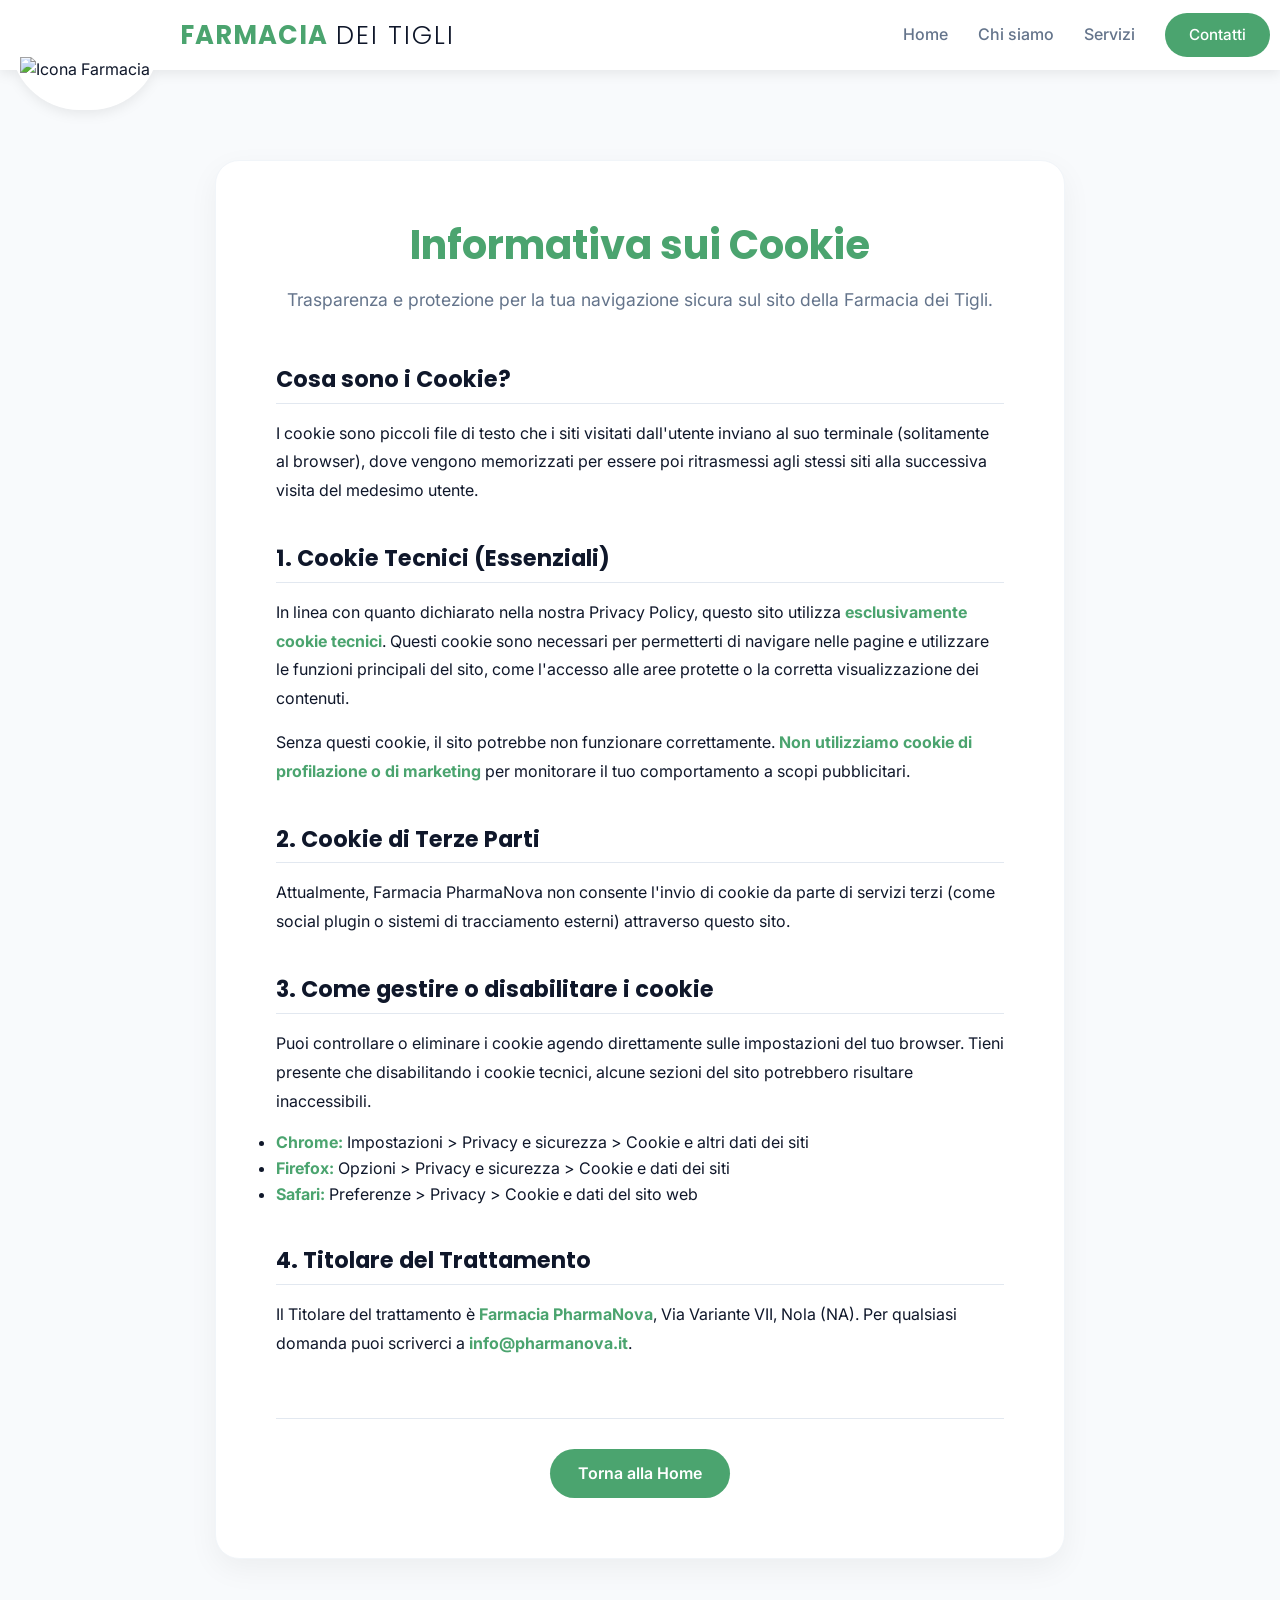
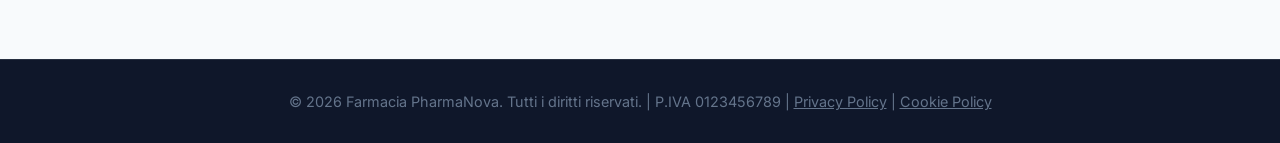
==== cookie.html @ c60fa53f "Aggiornamento layout: Cookie Policy" ====
<!DOCTYPE html>
<html lang="it">
<head>
    <meta charset="UTF-8">
    <meta name="viewport" content="width=device-width, initial-scale=1.0">
    <title>Cookie Policy - Farmacia dei Tigli</title>
    
    <link rel="preconnect" href="https://fonts.googleapis.com">
    <link rel="preconnect" href="https://fonts.gstatic.com" crossorigin>
    <link href="https://fonts.googleapis.com/css2?family=Inter:wght@400;500;600&family=Poppins:wght@500;600;700&display=swap" rel="stylesheet">
    
    <link rel="stylesheet" href="style.css">
    
    <style>
        /* Riutilizziamo lo stile della pagina privacy */
        .privacy-page {
            background-color: var(--bg-secondary);
            padding: 160px 5% 100px;
            min-height: 100vh;
            display: flex;
            justify-content: center;
        }

        .policy-card {
            background-color: white;
            max-width: 850px;
            width: 100%;
            padding: 60px;
            border-radius: 24px;
            box-shadow: 0 10px 30px rgba(0,0,0,0.05);
            border: 1px solid #f1f5f9;
        }

        .policy-card h1 {
            color: var(--primary-color);
            font-size: 2.5rem;
            margin-bottom: 15px;
            text-align: center;
        }

        .policy-card > p.intro {
            text-align: center;
            color: var(--text-light);
            font-size: 1.1rem;
            margin-bottom: 50px;
        }

        .policy-card h2 {
            color: var(--text-main);
            font-size: 1.4rem;
            margin-top: 40px;
            margin-bottom: 15px;
            padding-bottom: 10px;
            border-bottom: 1px solid #e2e8f0;
        }

        .policy-card p {
            color: var(--text-main);
            line-height: 1.8;
            margin-bottom: 15px;
        }

        .policy-card strong {
            color: var(--primary-color);
        }

        .back-btn-container {
            text-align: center;
            margin-top: 60px;
            padding-top: 30px;
            border-top: 1px solid #e2e8f0;
        }
        
        @media (max-width: 768px) {
            .privacy-page { padding-top: 130px; }
            .policy-card { padding: 40px 25px; }
            .policy-card h1 { font-size: 2rem; }
        }
    </style>
</head>

<body>
    <header>
        <nav class="navbar">
            <div class="nav-brand">
                <div class="nav-icon-container">
                    <a href="index.html"><img src="LOGO-4X.png" alt="Icona Farmacia"></a>
                </div>
                <div class="logo">
                    <a href="index.html">Farmacia <span>dei Tigli</span></a>
                </div>
            </div>

            <ul class="nav-links">
                <li><a href="index.html#home">Home</a></li>
                <li><a href="index.html#chi-siamo">Chi siamo</a></li>
                <li><a href="index.html#servizi">Servizi</a></li>
                <li><a href="index.html#contatti" class="btn-nav">Contatti</a></li>
            </ul>

            <div class="menu-toggle" id="mobile-menu">
                <span class="bar"></span> 
                <span class="bar"></span>
                <span class="bar"></span>
            </div>
        </nav>
    </header>

    <main class="privacy-page">
        <div class="policy-card">
            <h1>Informativa sui Cookie</h1>
            <p class="intro">Trasparenza e protezione per la tua navigazione sicura sul sito della Farmacia dei Tigli.</p>

            <h2>Cosa sono i Cookie?</h2>
            <p>I cookie sono piccoli file di testo che i siti visitati dall'utente inviano al suo terminale (solitamente al browser), dove vengono memorizzati per essere poi ritrasmessi agli stessi siti alla successiva visita del medesimo utente.</p>

            <h2>1. Cookie Tecnici (Essenziali)</h2>
            <p>In linea con quanto dichiarato nella nostra Privacy Policy, questo sito utilizza <strong>esclusivamente cookie tecnici</strong>. Questi cookie sono necessari per permetterti di navigare nelle pagine e utilizzare le funzioni principali del sito, come l'accesso alle aree protette o la corretta visualizzazione dei contenuti.</p>
            <p>Senza questi cookie, il sito potrebbe non funzionare correttamente. <strong>Non utilizziamo cookie di profilazione o di marketing</strong> per monitorare il tuo comportamento a scopi pubblicitari.</p>

            <h2>2. Cookie di Terze Parti</h2>
            <p>Attualmente, Farmacia PharmaNova non consente l'invio di cookie da parte di servizi terzi (come social plugin o sistemi di tracciamento esterni) attraverso questo sito.</p>

            <h2>3. Come gestire o disabilitare i cookie</h2>
            <p>Puoi controllare o eliminare i cookie agendo direttamente sulle impostazioni del tuo browser. Tieni presente che disabilitando i cookie tecnici, alcune sezioni del sito potrebbero risultare inaccessibili.</p>
            <ul>
                <li><strong>Chrome:</strong> Impostazioni > Privacy e sicurezza > Cookie e altri dati dei siti</li>
                <li><strong>Firefox:</strong> Opzioni > Privacy e sicurezza > Cookie e dati dei siti</li>
                <li><strong>Safari:</strong> Preferenze > Privacy > Cookie e dati del sito web</li>
            </ul>

            <h2>4. Titolare del Trattamento</h2>
            <p>Il Titolare del trattamento è <strong>Farmacia PharmaNova</strong>, Via Variante VII, Nola (NA). Per qualsiasi domanda puoi scriverci a <strong>info@pharmanova.it</strong>.</p>
            
            <div class="back-btn-container">
                <a href="index.html" class="btn-primary">Torna alla Home</a>
            </div>
        </div>
    </main>

    <footer>
        <p>&copy; 2026 Farmacia PharmaNova. Tutti i diritti riservati. | P.IVA 0123456789 | <a href="privacy.html" style="text-decoration: underline;">Privacy Policy</a> | <a href="cookie.html" style="text-decoration: underline;">Cookie Policy</a></p>
    </footer>

    <script src="script.js"></script>
</body>
</html>
---- style.css ----
/* =========================================
   1. VARIABILI GLOBALI E COLORI
   ========================================= */
:root {
    /* Palette "Tech/Benessere" basata sulla tua reference */
    --primary-color: #4BA46F; /* Verde brillante e fresco */
    --primary-hover: #3D8A5B; /* Verde scuro per l'hover dei bottoni */
    --bg-color: #ffffff;      /* Bianco puro per lo sfondo principale */
    --bg-secondary: #f8fafc;  /* Grigio chiarissimo per staccare le sezioni */
    --text-main: #0f172a;     /* Antracite scuro per i testi (molto più elegante del nero puro) */
    --text-light: #64748b;    /* Grigio medio per i paragrafi */
    
    /* Tipografia */
    --font-heading: 'Poppins', sans-serif;
    --font-text: 'Inter', sans-serif;
}

/* =========================================
   2. RESET E IMPOSTAZIONI DI BASE
   ========================================= */
* {
    margin: 0;
    padding: 0;
    box-sizing: border-box;
}

html {
    /* Questo crea quell'effetto di scorrimento morbido 
       quando clicchi sui link del menu */
    scroll-behavior: smooth; 
}

body {
    font-family: var(--font-text);
    color: var(--text-main);
    background-color: var(--bg-color);
    line-height: 1.6;
    overflow-x: hidden; /* Evita fastidiosi scroll orizzontali */
}

/* Tipografia Globale */
h1, h2, h3 {
    font-family: var(--font-heading);
    line-height: 1.2;
}

a {
    text-decoration: none;
    color: inherit;
}

/* Rimuove l'effetto "rettangolo blu" al click su link e bottoni */
a, button, .menu-toggle {
    /* Rimuove l'evidenziazione azzurra del tap su smartphone (iOS e Android) */
    -webkit-tap-highlight-color: transparent; 
    
    /* Rimuove il bordo blu di focus quando si clicca (Desktop e Android) */
    outline: none; 
}

/* Opzionale: se vuoi mantenere l'accessibilità per chi naviga con la tastiera (Tab) */
a:focus-visible, button:focus-visible, .menu-toggle:focus-visible {
    outline: 2px solid var(--primary-color);
    outline-offset: 4px;
}

/* =========================================
   3. COMPONENTI (Bottoni)
   ========================================= */
.btn-primary {
    background-color: var(--primary-color);
    color: white;
    padding: 12px 28px;
    border-radius: 50px; /* Forma "a pillola" tipica del design SaaS */
    font-weight: 600;
    transition: all 0.3s ease;
    display: inline-block;
    border: none;
}

.btn-primary:hover {
    background-color: var(--primary-hover);
    transform: translateY(-2px); /* Piccolo effetto di sollevamento al passaggio del mouse */
    box-shadow: 0 4px 12px rgba(34, 197, 94, 0.3);
}

.btn-secondary {
    background-color: white;
    color: var(--text-main);
    padding: 12px 28px;
    border-radius: 50px;
    font-weight: 600;
    border: 1px solid #e2e8f0;
    transition: all 0.3s ease;
    display: inline-block;
}

.btn-secondary:hover {
    border-color: var(--text-main);
}

.btn-nav {
    background-color: var(--primary-color);
    color: white !important; /* Forza il testo bianco */
    padding: 10px 24px;
    border-radius: 50px;
    font-weight: 600;
    font-size: 0.95rem;
    transition: all 0.3s ease;
    border: none;
}

.btn-nav:hover {
    background-color: var(--primary-hover);
    transform: translateY(-2px);
    box-shadow: 0 4px 12px rgba(34, 197, 94, 0.3);
}

/* =========================================
   4. HEADER E NAVBAR 
   ========================================= */
header {
    position: fixed;
    top: 0;
    width: 100%;
    background-color: white; 
    z-index: 1000;
    height: 70px;
    display: flex;
    align-items: center;
    /* 1. Il segreto: Questa ombra avvolge sia la barra che la conca come se fossero un pezzo unico */
    filter: drop-shadow(0 4px 6px rgba(0,0,0,0.07)); 
    
    border: none;
    transition: all 0.3s ease;
}

.navbar {
    display: flex;
    justify-content: space-between;/* Spinge gli elementi ai lati opposti */
    align-items: center;
    width: 100%;
    max-width: 100%;
    margin: 0 auto;
    padding: 0 10px;
    height: 100%;
}

/* NUOVO: Contenitore che tiene uniti la conca e il testo a sinistra */
.nav-brand {
    display: flex;
    align-items: center;
    height: 100%;
}

/* La Conca: ora è spostata a sinistra e "appesa" all'header */
.nav-icon-container {
    position: relative; /* Rimosso absolute e centramento */
    align-self: flex-start; /* Fa partire la conca dal tetto dell'header */
    background-color: white; 
    width: 150px;            
    height: 110px;           /* Sporge dall'header (che è 70px) */
    display: flex;
    justify-content: center;
    align-items: center;
    border-radius: 0 0 70px 70px; 
    box-shadow: none !important; 
    
    margin-right: 20px;
    z-index: 10;
    margin-left: 0;
    transition: transform 0.4s cubic-bezier(0.25, 1, 0.5, 1), box-shadow 0.4s ease;
}

.nav-icon-container img {
    width: 200px; /* Dimensione logo adattata */
    height: auto;
    padding-top: 30px; 
    transition: transform 0.4s cubic-bezier(0.25, 1, 0.5, 1);
}

.nav-icon-container:hover {
    transform: translateY(-4px);
    transition: transform 0.4s cubic-bezier(0.25, 1, 0.5, 1), box-shadow 0.4s ease;
}

/* Testo "Farmacia dei Tigli" */
.logo {
    margin: 0; /* Reset vecchi margini */
    border: none;
}

.logo a {
    font-family: var(--font-heading);
    font-size: 1.6rem; /* Ridotto leggermente per stare in linea */
    font-weight: 700;
    color: var(--primary-color);
    letter-spacing: 1px;
    text-transform: uppercase;
    display: flex;
    gap: 8px;
    margin-right: 0; /* Reset */
    white-space: nowrap; /* Impedisce al testo di andare a capo */
    transition: all 0.3s ease;
}

/* Effetto sollevamento al passaggio del mouse sul nome */
.logo a:hover {
    transform: translateY(-2px);
    /* Opzionale: puoi anche aggiungere una leggerissima ombra al testo per staccarlo ancora di più */
    text-shadow: 0 4px 8px rgba(0,0,0,0.05);
}

.logo a span {
    font-weight: 300;
    color: var(--text-main);
    letter-spacing: 2px;
}

/* Menu di navigazione */
.nav-links {
    display: flex;
    list-style: none;
    gap: 30px;
    align-items: center;
    margin-left: auto;/*Qesto è il trucco: spinge tutti i link verso destra! */
}

.nav-links a {
    font-family: var(--font-text);
    font-weight: 500;
    color: var(--text-light);
    /* Modifichiamo la transition per includere tutto e aggiungiamo display */
    transition: all 0.2s ease; 
    display: inline-block;
}

.nav-links a:active {
    transform: scale(0.90);
    color: var(--primary-color);
}

.nav-links a:hover {
    color: var(--primary-color);
    transform: translateY(-2px); /* Fa alzare il testo di 2 pixel */
}

.menu-toggle {
    display: none; 
}

/* =========================================
   5. HERO SECTION
   ========================================= */
.hero {
    padding: 220px 5% 100px; 
    display: flex;
    align-items: center;
    justify-content: center; /* Cambiato da space-between a center */
    max-width: 1200px;
    margin: 0 auto;
    min-height: 90vh;
    text-align: center;      /* Centra il testo per i contenitori figli */
}

.hero-content {
    flex: 1;
    max-width: 800px;        /* Aumentato un po' per una migliore leggibilità senza immagine */
    text-align: center;      /* Forza l'allineamento centrale del testo */
    margin: 0 auto;          /* Centra il blocco orizzontalmente */
}

.hero p {
    font-size: 1.15rem;
    color: var(--text-light);
    margin: 0 auto 40px;     /* Aggiunto auto ai lati per centrare il paragrafo */
    max-width: 600px;
}

.hero h1 {
    font-size: 3.5rem;
    margin-bottom: 25px;
    letter-spacing: -1px; /* Stringe leggermente i caratteri, molto moderno */
}

.highlight {
    color: var(--primary-color);
}

.hero p {
    font-size: 1.15rem;
    color: var(--text-light);
    margin-bottom: 40px;
    max-width: 550px;
}

.hero-btns {
    display: flex;
    gap: 15px;
}

/* Trova e aggiorna questa sezione nel tuo style.css */
.hero-image {
    flex: 1;
    display: flex;
    justify-content: center;
    align-items: center;
    margin-left: 0;
    margin-right: 50px;
    /* Abbiamo rimosso background-color e height fissa per adattarci all'immagine */
}

.hero-image img {
    max-width: 100%; /* L'immagine non supererà mai la larghezza del contenitore */
    height: auto;    /* Mantiene le proporzioni originali */
    border-radius: 30px; /* Opzionale: mantiene gli angoli arrotondati del tuo design */
    filter: drop-shadow(0 10px 20px rgba(0,0,0,0.05)); /* Aggiunge un'ombra leggera se l'immagine è trasparente */
}

/* =========================================
   6. CHI SIAMO (Wellness Hub)
   ========================================= */
.wellness-hub {
    background-color: var(--bg-secondary); /* Il rettangolo grigio */
    width: 100%;
    padding: 100px 0;        /* Rimuoviamo il padding laterale da qui */
    max-width: none;         /* Rimuoviamo il limite dei 1200px */
    margin: 0;
}

.hub-container {
    max-width: 1200px;       /* Mantiene l'allineamento con la Hero e i Servizi */
    margin: 0 auto;          /* Centra il contenuto nella fascia grigia */
    padding: 0 5%;           /* Margine di sicurezza interno */
    display: flex;
    align-items: center;
    gap: 80px;
}

.hub-content {
    flex: 1;
}

.wellness-hub h2 {
    font-size: 2.5rem;
    margin-bottom: 20px;
    color: var(--text-main);
}

/* --- NUOVA LOGICA SLIDER (Sostituisce .hub-image) --- */

.hub-image-slider {
    flex: 1;
    position: relative;
    height: 450px; /* Altezza dello slider */
    border-radius: 24px;
    overflow: hidden; /* Fondamentale: nasconde le foto fuori dal riquadro */
    box-shadow: 0 10px 30px rgba(0,0,0,0.05);
}

.slider-wrapper {
    display: flex;
    width: 300%; /* Spazio totale per 3 foto (100% x 3) */
    height: 100%;
    /* Questo permette il movimento fluido quando il JS cambia il transform */
    transition: transform 0.6s cubic-bezier(0.4, 0, 0.2, 1);
}

.slide {
    width: 33.333%; /* Ogni foto occupa un terzo del wrapper */
    height: 100%;
    object-fit: cover; /* Evita che le foto si deformino */
}

.slider-dots {
    position: absolute;
    bottom: 20px;
    left: 50%;
    transform: translateX(-50%);
    display: flex;
    gap: 10px;
    z-index: 5;
}

.dot {
    width: 10px;
    height: 10px;
    background-color: rgba(255, 255, 255, 0.4);
    border-radius: 50%;
    cursor: pointer;
    transition: all 0.3s ease;
}

.dot.active {
    background-color: #ffffff; /* Il puntino della foto attiva diventa bianco pieno */
    transform: scale(1.2);
}

/* =========================================
   7. SERVIZI (Grid)
   ========================================= */
.services {
    padding: 100px 5%;
    max-width: 1200px;
    margin: 0 auto;
    text-align: center;
}

.services h2 {
    font-size: 2.5rem;
    margin-bottom: 60px;
}

.services-grid {
    display: grid;
    grid-template-columns: repeat(3, 1fr); /* 3 colonne su desktop */
    gap: 30px;
}

.service-card {
    background: white;
    padding: 40px;
    border-radius: 24px;
    border: 1px solid #f1f5f9;
    transition: all 0.3s ease;
    text-align: left;
}

.service-card:hover {
    transform: translateY(-10px);
    box-shadow: 0 20px 40px rgba(0,0,0,0.05);
    border-color: var(--primary-color);
}

.icon-placeholder {
    width: 50px;
    height: 50px;
    background-color: #f0fdf4; /* Verde chiarissimo */
    border-radius: 12px;
    margin-bottom: 20px;
}

/* =========================================
   8. CONTATTI E FOOTER (Sfondo Scuro)
   ========================================= */
.contacts-section {
    background-color: var(--text-main); /* Grigio Antracite scuro */
    color: white;
    padding: 100px 5% 60px;
}

.contacts-container {
    max-width: 1200px;
    margin: 0 auto;
    text-align: center;
}

.info-grid {
    display: grid;
    grid-template-columns: repeat(2, 1fr);
    gap: 40px;
    margin-top: 50px;
}

.info-item h4 {
    color: var(--primary-color);
    margin-bottom: 10px;
    text-transform: uppercase;
    letter-spacing: 1px;
}

footer {
    background-color: var(--text-main);
    color: var(--text-light);
    text-align: center;
    padding: 30px 5%;
    border-top: 1px solid rgba(255,255,255,0.1);
    font-size: 0.9rem;
}

/* =========================================
   9. RESPONSIVITÀ - VERSIONE MOBILE
   ========================================= */
@media (max-width: 1024px) {
    .navbar {
        padding: 0 15px; /* Riduciamo i padding laterali */
        display: flex;
        justify-content: space-between;
        align-items: center;
        position: relative;
        z-index: 1001;
    }

    .logo {
        font-size: 1.1rem; /* Riduciamo leggermente il font del nome */
    }

    .nav-brand {
        position: relative;
        z-index: 1002; /* Valore più alto del menu (che è 1000) */
    }

    /* =========================================
       MENU A SARACINESCA (Solo Mobile/Tablet)
       ========================================= */

    /* 1. Il menu è sempre "acceso", ma lo nascondiamo in alto fuori dallo schermo */
    .nav-links {
        display: flex; /* Addio display: none! */
        flex-direction: column;
        justify-content: flex-start;
        align-items: center;
        position: absolute;
        top: 100%;
        left: 0;
        width: 100%;
        background-color: var(--bg-color);
        z-index: 1000;
        margin-left: 0 !important; /* Azzera il desktop */
        max-height: 0;          /* Chiuso: altezza zero */
        overflow: hidden;       /* Taglia tutto ciò che sta fuori */
        padding: 0;             /* Nessuno spazio quando è chiuso */
        height: 100dvh;
        /* Animazione morbida che fa crescere l'altezza in basso */
        transition: max-height 0.5s cubic-bezier(0.4, 0, 0.2, 1), padding 0.5s ease;
    }

    /* 2. Quando clicchi l'hamburger, la saracinesca scende a coordinata 0 */
    .nav-links.active {
        max-height: 100vh;      /* Si apre fino a riempire lo schermo */
        padding-top: 50px;      /* Dà spazio ai testi dall'alto */
        padding-bottom: 50px;
    }

    /* 3. Stile dei link */
    .nav-links li {
        margin: 20px 0;
        list-style: none;
        opacity: 0; /* Invisibili finché non si apre */
        transform: translateY(-10px); /* Leggermente sollevati */
        transition: opacity 0.3s ease, transform 0.3s ease;
    }

    /* Quando il menu riceve "active", i testi diventano visibili con un leggero ritardo */
    .nav-links.active li {
        opacity: 1;
        transform: translateY(0);
        transition-delay: 0.2s; /* Aspetta che la saracinesca sia scesa un po' */
    }

    .nav-links li a {
        color: var(--text-light);
        font-size: 1.8rem;
        font-weight: 600;
        text-decoration: none;
        display: inline-block; 
        transition: all 0.3s ease;
    }

    .nav-links li a:hover {
        color: var(--primary-color);
        transform: translateY(-5px);
    }

    /* Effetto "Pressione" (Mentre il dito/mouse sta cliccando) */
    .nav-links li a:active {
        transform: scale(0.95) translateY(0); /* Si rimpicciolisce del 5% e torna giù, effetto molla! */
        opacity: 1; /* Leggero calo di opacità per confermare il tocco */
        transition: all 0.2s ease; /* ATTENZIONE: Questa transizione deve essere velocissima (0.1s) per dare l'idea del click immediato */
    }

    .nav-icon-container {
        width: 150px; /* Riduciamo leggermente la dimensione della conca */
        height: 120px;
        padding-top: 5px;
    }

    .nav-icon-container img {
        width: 220px; /* Adattiamo il logo interno */
    }
    
    .hero{
        padding-top: 150px !important; /* Aumenta questo valore finché la scritta non è libera */
        text-align: center;
    }

    /* 1. Assicurati che l'hamburger sia visibile e sopra tutto */
    .menu-toggle {
        display: flex !important; /* Forza la visibilità */
        flex-direction: column;
        justify-content: space-between;
        width: 30px;
        height: 21px;
        cursor: pointer;
        z-index: 1002; /* Deve stare sopra l'header */
        position: relative;
    }

    /* 2. Assicurati che le barrette siano di un colore visibile (es. Verde o Grigio scuro) */
    .menu-toggle .bar {
        height: 3px;
        width: 100%;
        background-color: #2d5a27; /* Usa il colore verde della farmacia o nero */
        border-radius: 10px;
        transition: all 0.3s ease;
    }

    /* =========================================
       ANIMAZIONE HAMBURGER -> X
       ========================================= */
       
    /* La prima barra scende e ruota di 45 gradi */
    .menu-toggle.is-active .bar:nth-child(1) {
        transform: translateY(9px) rotate(45deg);
    }

    /* La barra centrale scompare dolcemente */
    .menu-toggle.is-active .bar:nth-child(2) {
        opacity: 0;
    }

    /* La terza barra sale e ruota in senso opposto (-45 gradi) */
    .menu-toggle.is-active .bar:nth-child(3) {
        transform: translateY(-9px) rotate(-45deg);
    }

    /* 1. Usiamo .hub-container invece di .wellness-hub */
    .hero, .hub-container {
        flex-direction: column; 
        text-align: center;
        padding-top: 80px; /* Ridotto perché senza logo la hero è più leggera */
        gap: 40px;
    }

    /* 2. .hero-image non esiste più, aggiorniamo il nome dello slider */
    .hub-image-slider {
        width: 100%;
        margin-left: 0;
        height: 350px; /* Altezza ottimizzata per tablet */
    }

    /* 3. Il testo della hero può essere leggermente più piccolo */
    .hero h1 {
        font-size: 2.5rem;
    }
    
    .hero-content {
        max-width: 100%;
    }

}

/* =========================================
   10. RESPONSIVITÀ - VERSIONE SMARTPHONE
   ========================================= */
@media (max-width: 768px) {
    .navbar{
        padding-left: 0;
    }
    /* Adattamento Header e Logo per schermi molto piccoli */
    .nav-icon-container {
        width: 110px;
        height: 95px;
        margin-right: 15px;
        margin-left: 0;
        border-radius: 0 0 55px 55px; /* Arrotondamento armonizzato */
    }
    
    .nav-icon-container img {
        width: 190px;
        padding-top: 25px;
    }

    .logo a {
        font-size: 1rem;
        margin-left: 0;
        line-height: 1.2;
        /* Su schermi molto stretti impiliamo il testo del logo */
        flex-direction: column; 
        gap: 2px;
        align-items: flex-start;
    }

    /* Hero Section - Ottimizzazione spazi e tipografia */
    .hero {
        padding-top: 120px !important;
        padding-bottom: 50px;
        min-height: auto;
    }

    .hero h1 {
        font-size: 2rem; /* Testo più piccolo per evitare che occupi tutto lo schermo */
        margin-bottom: 15px;
    }

    .hero p {
        font-size: 1rem;
        margin-bottom: 30px;
    }

    .btn-primary, .btn-secondary {
        padding: 10px 20px;
        font-size: 0.95rem;
    }

    /* Wellness Hub (Chi Siamo) */
    .wellness-hub {
        padding: 60px 0;
    }

    .hub-container {
        padding-top: 20px;
        gap: 30px;
    }

    .wellness-hub h2 {
        font-size: 1.8rem;
    }

    .hub-image-slider {
        height: 250px; /* Slider molto più compatto per smartphone */
        border-radius: 16px;
    }

    /* Servizi - Mettiamo le card in una singola colonna verticale */
    .services {
        padding: 60px 5%;
    }

    .services h2 {
        font-size: 1.8rem;
        margin-bottom: 40px;
    }

    .services-grid {
        grid-template-columns: 1fr; /* Forza 1 singola colonna */
        gap: 20px;
    }

    .service-card {
        padding: 30px 20px;
    }

    /* Contatti - Singola colonna verticale */
    .contacts-section {
        padding: 60px 5% 40px;
    }

    .contacts-container h2 {
        font-size: 1.8rem;
    }

    .info-grid {
        grid-template-columns: 1fr; /* Forza 1 singola colonna */
        gap: 30px;
        margin-top: 30px;
    }

    /* 1. Il menu ora è FIXED per coprire tutto indipendentemente dallo scroll */
    .nav-links {
        display: flex;
        flex-direction: column;
        justify-content: center; /* Centra i link verticalmente per un look più pulito */
        align-items: center;
        position: fixed;         /* CAMBIATO: da absolute a fixed */
        top: 0;                  /* Parte dall'inizio della pagina */
        left: 0;
        width: 100%;
        height: 100dvh;          /* CAMBIATO: usa l'altezza dinamica del dispositivo */
        background-color: var(--bg-color); /* Bianco pieno, non trasparente */
        z-index: 1000;
        margin-left: 0 !important;
        
        /* Gestione apertura/chiusura */
        opacity: 0;              /* Invisibile di base */
        visibility: hidden;      /* Non cliccabile di base */
        pointer-events: none;
        
        /* Transizione fluida in dissolvenza */
        transition: all 0.4s ease-in-out;
    }

    /* 2. Stato quando il menù è aperto */
    .nav-links.active {
        opacity: 1;              /* Diventa visibile */
        visibility: visible;     /* Diventa cliccabile */
        pointer-events: auto;
        padding-top: 70px;       /* Lascia spazio per l'header se vuoi che l'hamburger resti visibile */
    }

    .nav-links li a {
        transition: all 1s ease; /* Transizione fluida per il colore e il movimento */
    }

    /* Effetto quando il tasto viene premuto (Active) o toccato */
    .nav-links li a:active, 
    .nav-links li a:focus {
        color: var(--primary-color) !important; /* Diventa verde immediatamente */
        transform: scale(0.9);                 /* Effetto pressione (si rimpicciolisce leggermente) */
        opacity: 0.8;                           /* Feedback visivo aggiuntivo */
    }

    /* Assicuriamoci che l'hamburger rimanga sopra il menù bianco */
    .menu-toggle {
        z-index: 1002 !important; 
    }
    
    .nav-brand {
        z-index: 1002 !important;
    }
}

/* =========================================
   11. COOKIE BANNER
   ========================================= */
.cookie-banner {
    position: fixed;
    bottom: -150%; /* Nascondiamo il banner di default fuori dallo schermo */
    left: 0;
    width: 100%;
    background-color: var(--bg-color);
    box-shadow: 0 -4px 25px rgba(0,0,0,0.15);
    padding: 20px 5%;
    z-index: 9999; /* Deve stare sopra a tutto, anche al menu */
    display: flex;
    flex-direction: column;
    align-items: center;
    justify-content: space-between;
    gap: 15px;
    transition: bottom 0.6s cubic-bezier(0.25, 1, 0.5, 1); /* Animazione fluida in entrata */
    text-align: center;
}

/* Questa classe verrà aggiunta dal Javascript per mostrare il banner */
.cookie-banner.show {
    bottom: 0;
}

.cookie-banner p {
    font-size: 0.9rem;
    color: var(--text-light);
    margin: 0;
    max-width: 800px;
}

.cookie-banner p a {
    color: var(--primary-color);
    text-decoration: underline;
    font-weight: 600;
}

.cookie-buttons {
    display: flex;
    gap: 10px;
    flex-wrap: wrap;
    justify-content: center;
}

/* Su Desktop mettiamo testo a sinistra e bottoni a destra */
@media (min-width: 769px) {
    .cookie-banner {
        flex-direction: row;
        text-align: left;
    }
}
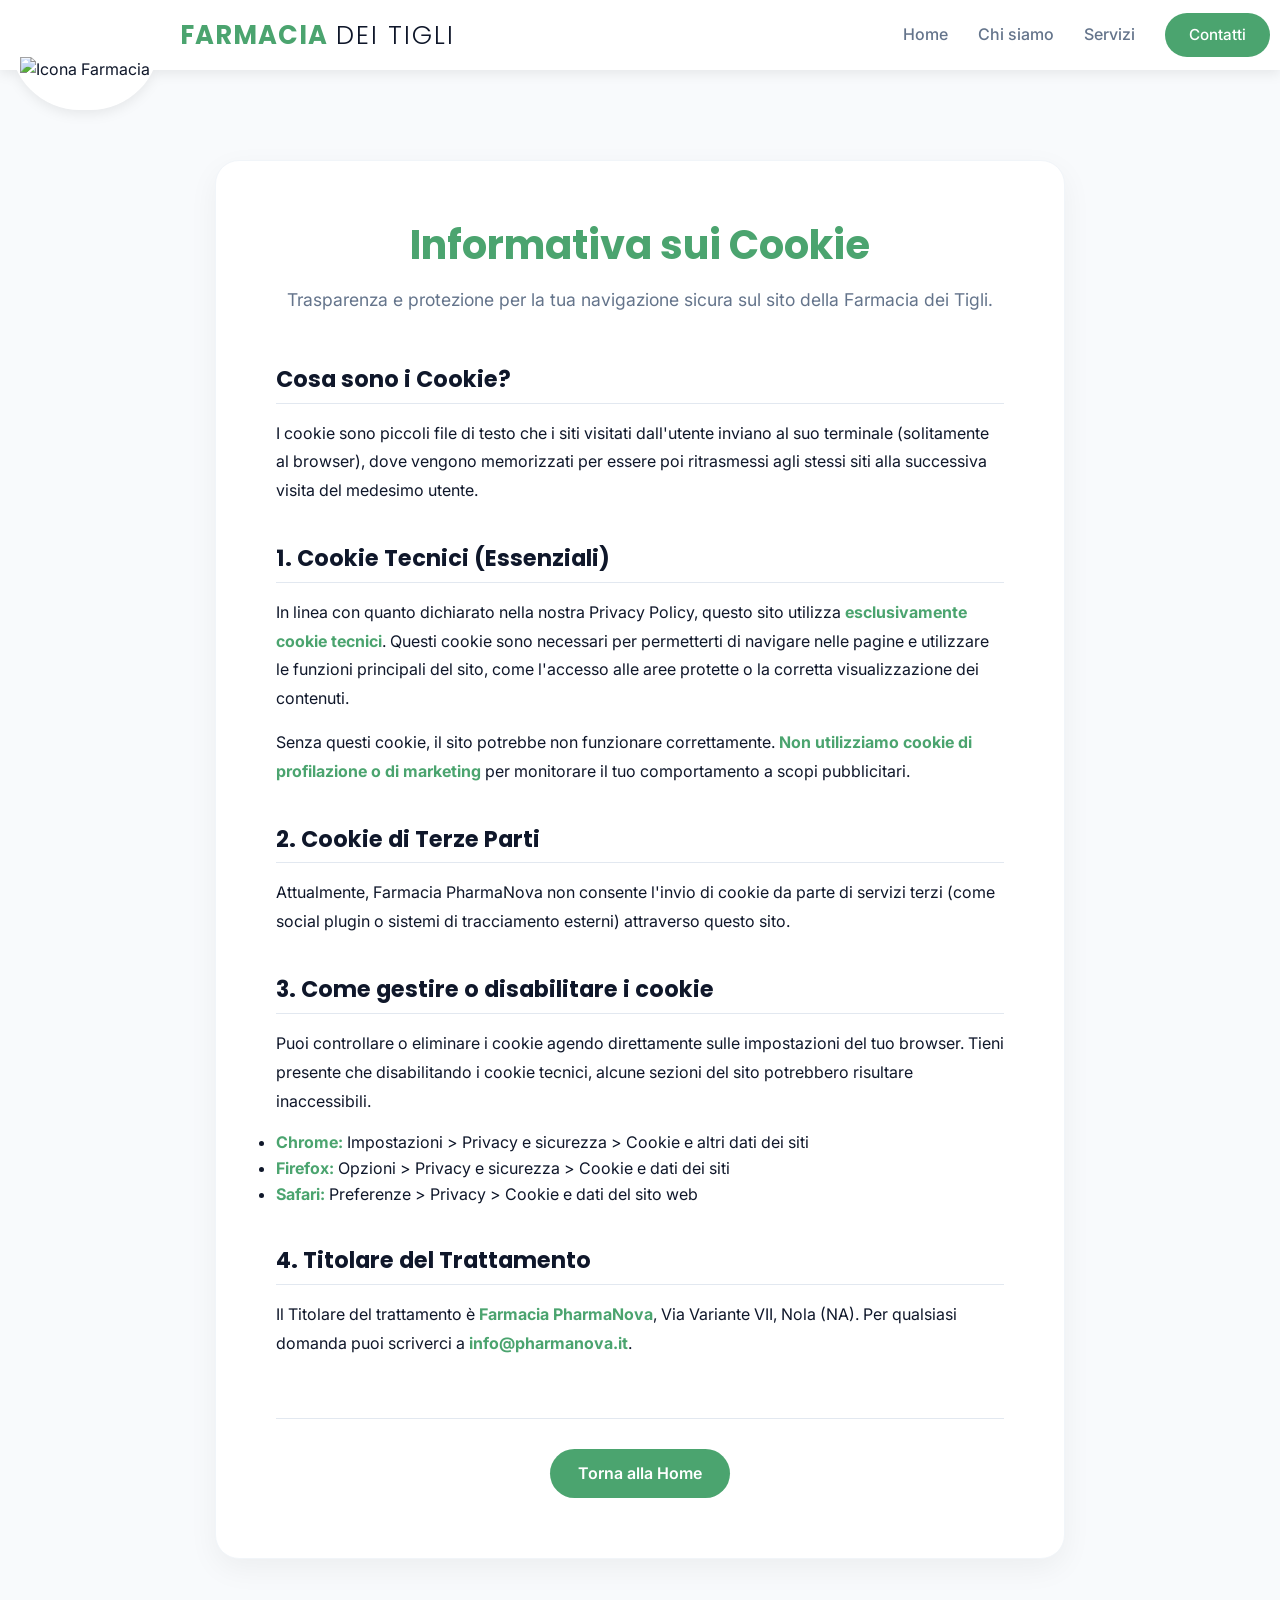
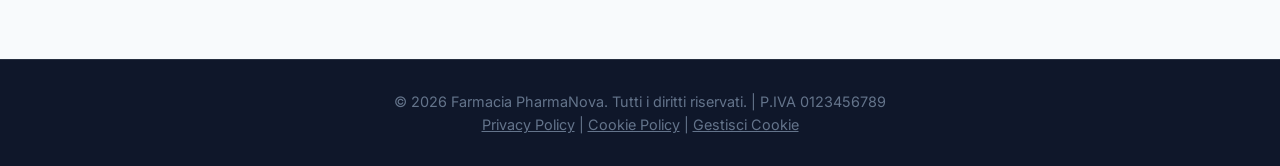
==== commit 4ee2e24c: "Aggiornamento layout: Cookie Policy" ====
--- a/cookie.html
+++ b/cookie.html
@@ -139,7 +139,11 @@
     </main>
 
     <footer>
-        <p>&copy; 2026 Farmacia PharmaNova. Tutti i diritti riservati. | P.IVA 0123456789 | <a href="privacy.html" style="text-decoration: underline;">Privacy Policy</a> | <a href="cookie.html" style="text-decoration: underline;">Cookie Policy</a></p>
+        <p>&copy; 2026 Farmacia PharmaNova. Tutti i diritti riservati. | P.IVA 0123456789 <br>
+           <a href="privacy.html" style="text-decoration: underline;">Privacy Policy</a> | 
+           <a href="cookie.html" style="text-decoration: underline;">Cookie Policy</a> | 
+           <a href="#" id="reopen-cookie-banner" style="text-decoration: underline;">Gestisci Cookie</a>
+        </p>    
     </footer>
 
     <script src="script.js"></script>
--- a/style.css
+++ b/style.css
@@ -477,6 +477,35 @@
     border-top: 1px solid rgba(255,255,255,0.1);
     font-size: 0.9rem;
 }
+
+/* Stili per il contenitore della Mappa */
+.map-container {
+    margin-top: 50px;
+    width: 100%;
+    height: 400px; /* Altezza della mappa */
+    border-radius: 24px; /* Stesso stile arrotondato delle card */
+    overflow: hidden;
+    background-color: #1e293b; /* Colore di fondo scuro in linea con il footer */
+    display: flex;
+    align-items: center;
+    justify-content: center;
+    border: 1px solid rgba(255,255,255,0.1);
+}
+
+.map-container iframe {
+    width: 100%;
+    height: 100%;
+    border: none;
+}
+
+.map-placeholder {
+    color: var(--text-light);
+    font-size: 0.95rem;
+    padding: 0 20px;
+    max-width: 400px;
+    text-align: center;
+}
+
 
 /* =========================================
    9. RESPONSIVITÀ - VERSIONE MOBILE
@@ -808,6 +837,11 @@
     .nav-brand {
         z-index: 1002 !important;
     }
+
+    .map-container {
+        height: 300px;
+        border-radius: 16px;
+    }
 }
 
 /* =========================================
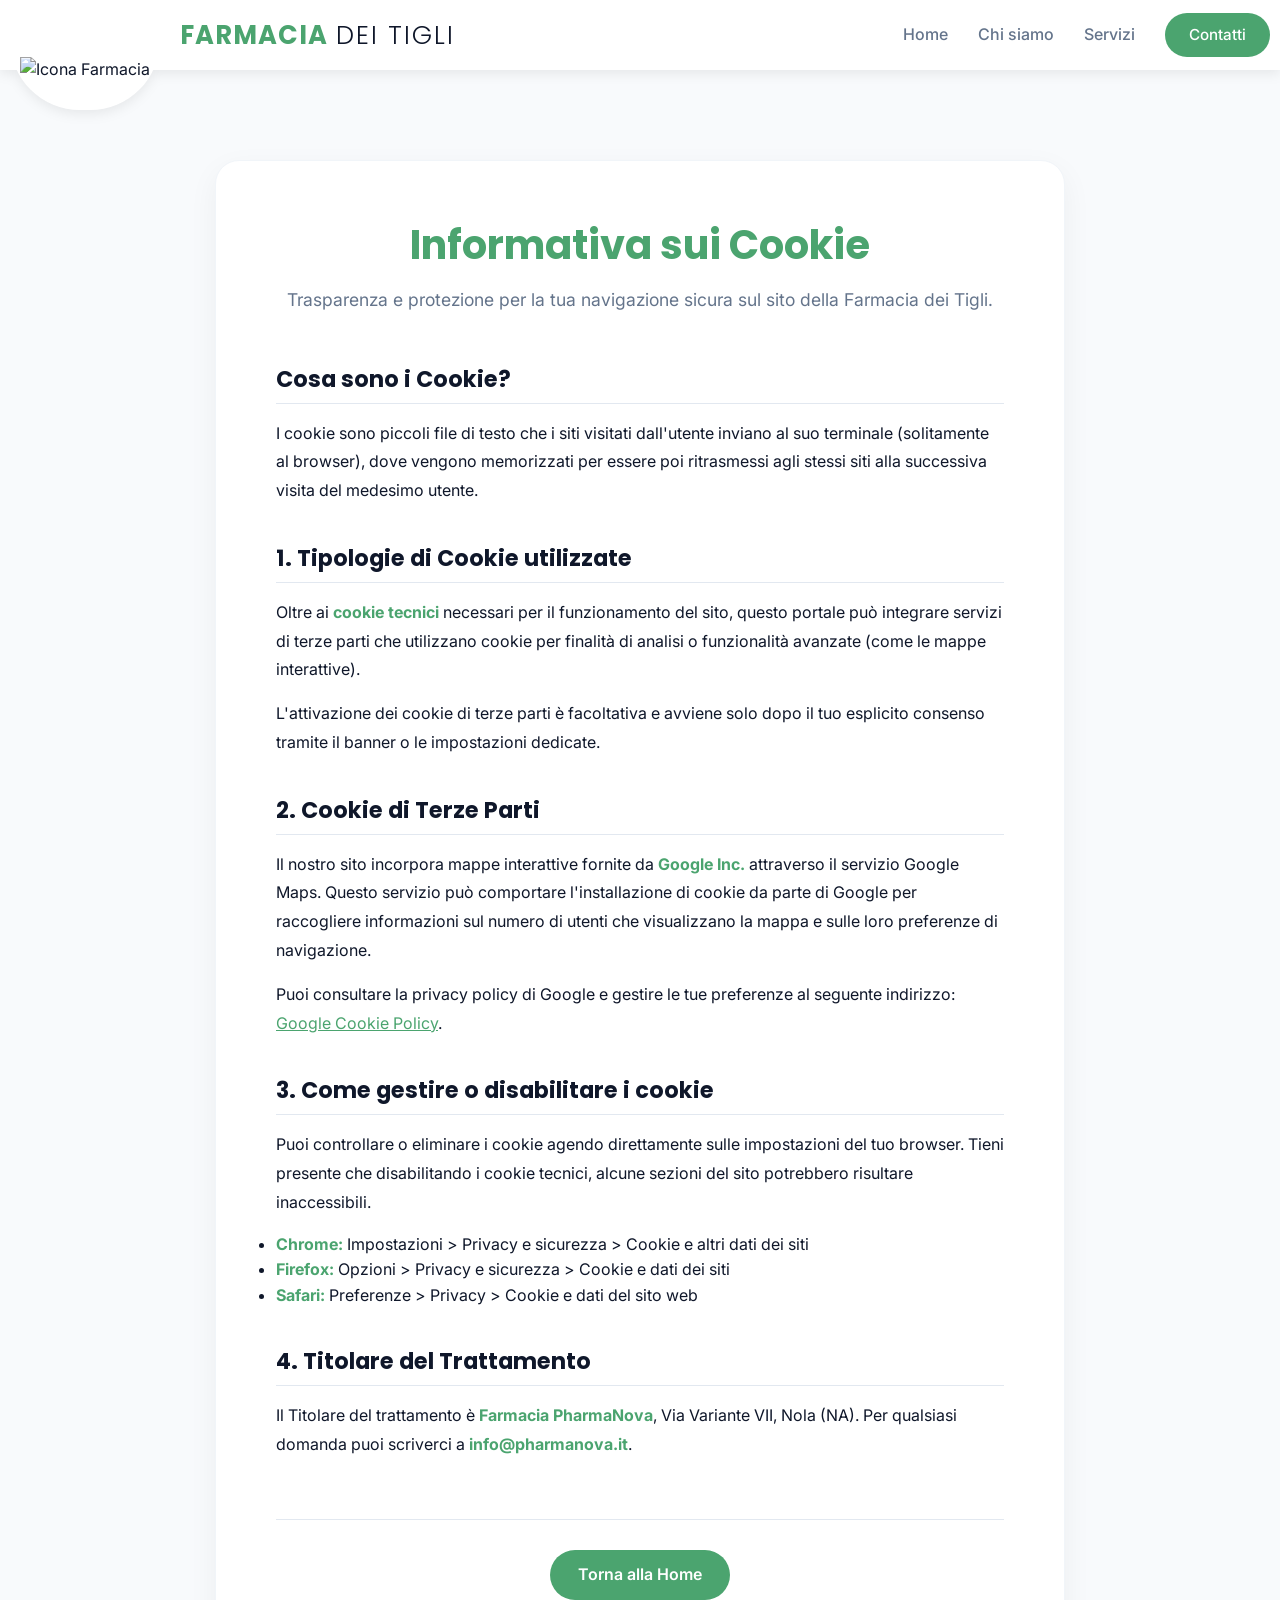
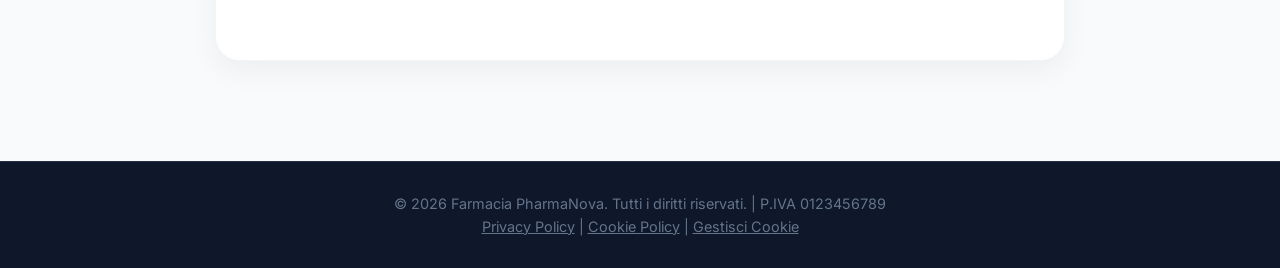
==== commit 60e345ea: "Aggiornamento layout: Mappa" ====
--- a/cookie.html
+++ b/cookie.html
@@ -114,12 +114,13 @@
             <h2>Cosa sono i Cookie?</h2>
             <p>I cookie sono piccoli file di testo che i siti visitati dall'utente inviano al suo terminale (solitamente al browser), dove vengono memorizzati per essere poi ritrasmessi agli stessi siti alla successiva visita del medesimo utente.</p>
 
-            <h2>1. Cookie Tecnici (Essenziali)</h2>
-            <p>In linea con quanto dichiarato nella nostra Privacy Policy, questo sito utilizza <strong>esclusivamente cookie tecnici</strong>. Questi cookie sono necessari per permetterti di navigare nelle pagine e utilizzare le funzioni principali del sito, come l'accesso alle aree protette o la corretta visualizzazione dei contenuti.</p>
-            <p>Senza questi cookie, il sito potrebbe non funzionare correttamente. <strong>Non utilizziamo cookie di profilazione o di marketing</strong> per monitorare il tuo comportamento a scopi pubblicitari.</p>
+            <h2>1. Tipologie di Cookie utilizzate</h2>
+            <p>Oltre ai <strong>cookie tecnici</strong> necessari per il funzionamento del sito, questo portale può integrare servizi di terze parti che utilizzano cookie per finalità di analisi o funzionalità avanzate (come le mappe interattive).</p>
+            <p>L'attivazione dei cookie di terze parti è facoltativa e avviene solo dopo il tuo esplicito consenso tramite il banner o le impostazioni dedicate.</p>
 
             <h2>2. Cookie di Terze Parti</h2>
-            <p>Attualmente, Farmacia PharmaNova non consente l'invio di cookie da parte di servizi terzi (come social plugin o sistemi di tracciamento esterni) attraverso questo sito.</p>
+            <p>Il nostro sito incorpora mappe interattive fornite da <strong>Google Inc.</strong> attraverso il servizio Google Maps. Questo servizio può comportare l'installazione di cookie da parte di Google per raccogliere informazioni sul numero di utenti che visualizzano la mappa e sulle loro preferenze di navigazione.</p>
+            <p>Puoi consultare la privacy policy di Google e gestire le tue preferenze al seguente indirizzo: <a href="https://policies.google.com/technologies/cookies" target="_blank" style="color: var(--primary-color); text-decoration: underline;">Google Cookie Policy</a>.</p>
 
             <h2>3. Come gestire o disabilitare i cookie</h2>
             <p>Puoi controllare o eliminare i cookie agendo direttamente sulle impostazioni del tuo browser. Tieni presente che disabilitando i cookie tecnici, alcune sezioni del sito potrebbero risultare inaccessibili.</p>
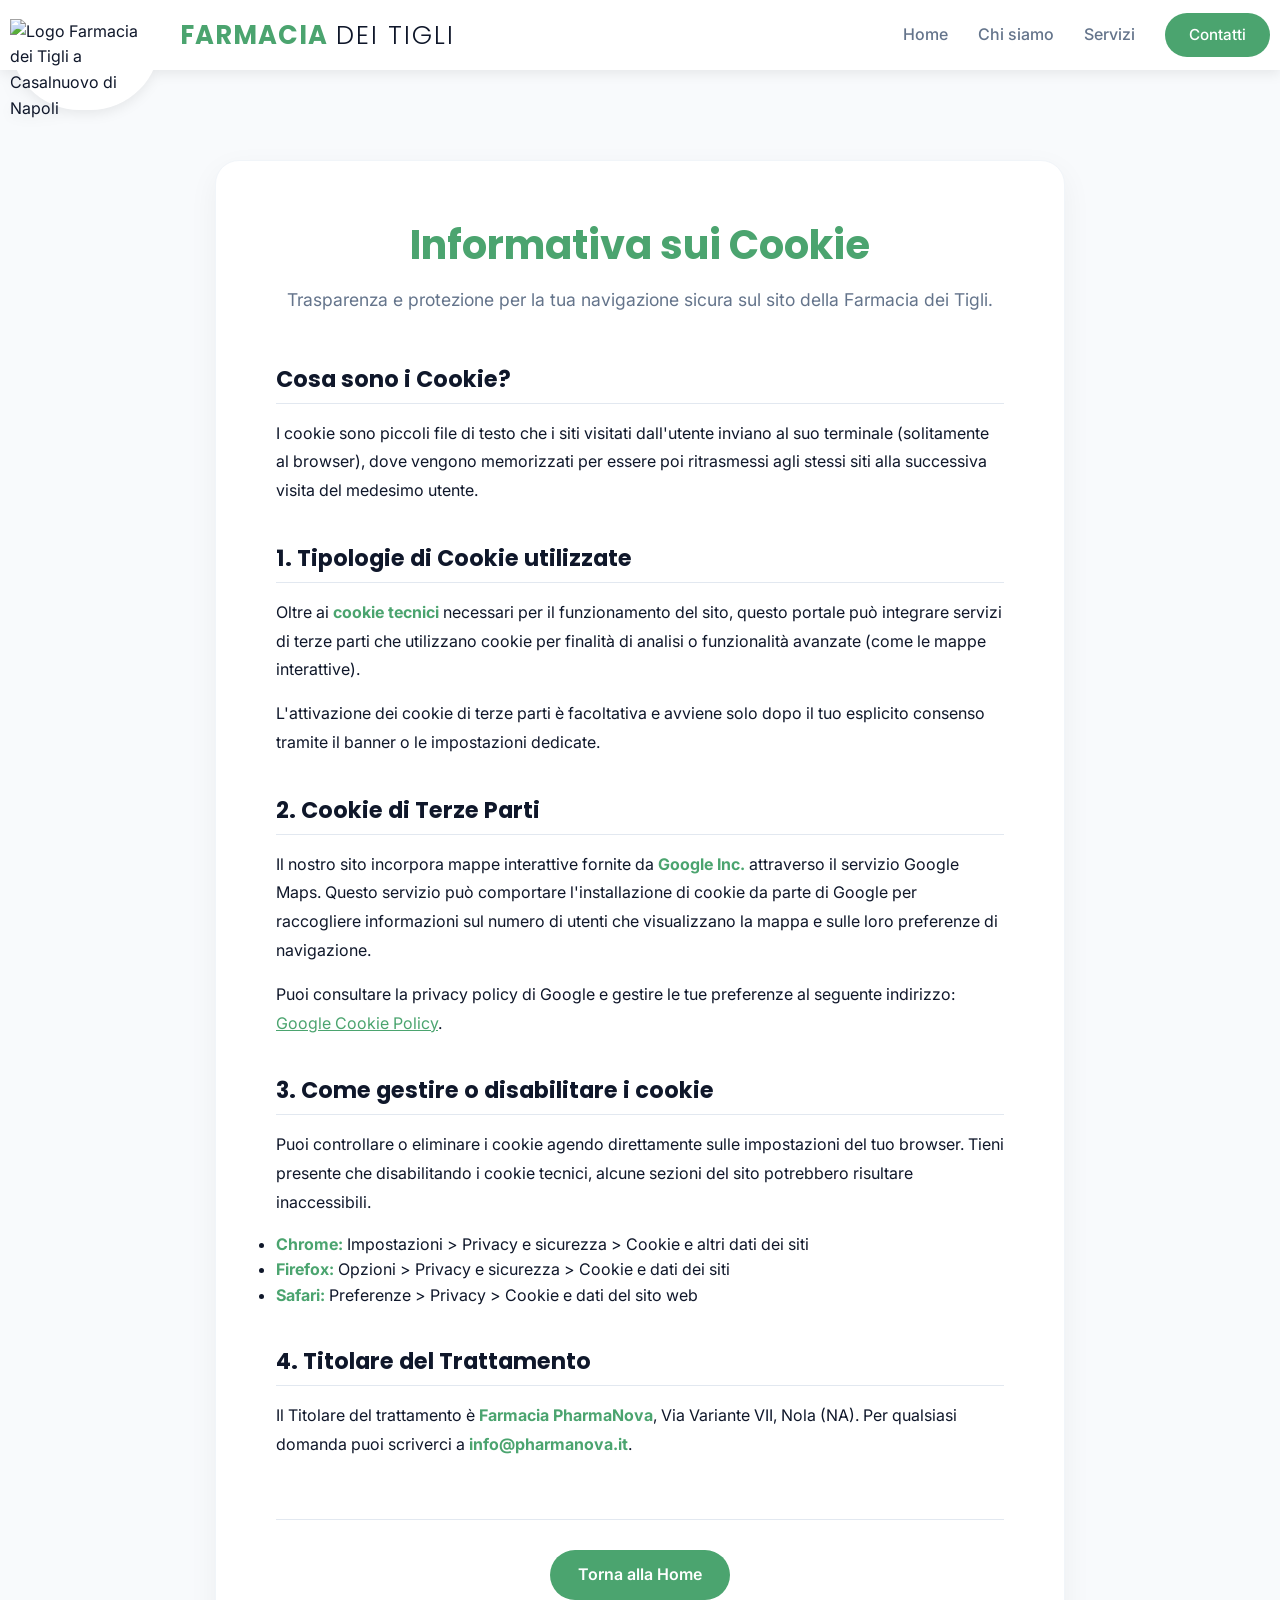
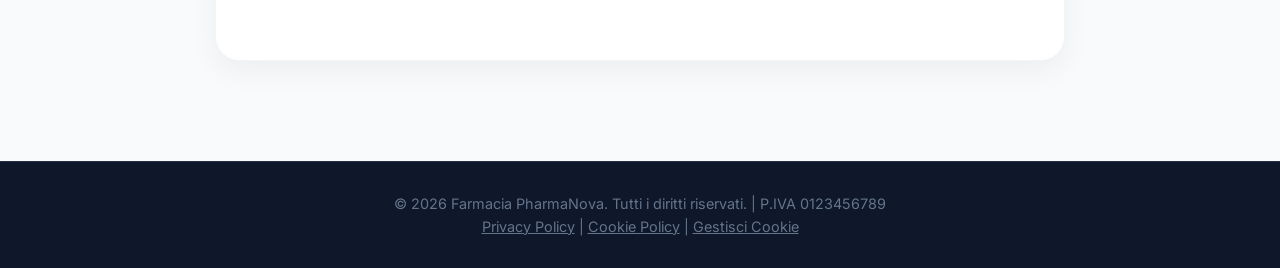
==== commit 8f47f16b: "Aggiornamento layout: Fase pre abbellimento." ====
--- a/cookie.html
+++ b/cookie.html
@@ -3,7 +3,8 @@
 <head>
     <meta charset="UTF-8">
     <meta name="viewport" content="width=device-width, initial-scale=1.0">
-    <title>Cookie Policy - Farmacia dei Tigli</title>
+    <title>Cookie Policy | Farmacia dei Tigli Casalnuovo di Napoli</title>
+    <meta name="description" content="Informativa sull'utilizzo dei cookie nel sito della Farmacia dei Tigli a Casalnuovo di Napoli. Gestisci le tue preferenze di navigazione.">
     
     <link rel="preconnect" href="https://fonts.googleapis.com">
     <link rel="preconnect" href="https://fonts.gstatic.com" crossorigin>
@@ -84,7 +85,7 @@
         <nav class="navbar">
             <div class="nav-brand">
                 <div class="nav-icon-container">
-                    <a href="index.html"><img src="LOGO-4X.png" alt="Icona Farmacia"></a>
+                    <a href="index.html"><img src="LOGO-4X.png" alt="Logo Farmacia dei Tigli a Casalnuovo di Napoli"></a>
                 </div>
                 <div class="logo">
                     <a href="index.html">Farmacia <span>dei Tigli</span></a>
--- a/style.css
+++ b/style.css
@@ -457,9 +457,11 @@
 
 .info-grid {
     display: grid;
-    grid-template-columns: repeat(2, 1fr);
+    grid-template-columns: repeat(3, 1fr);
     gap: 40px;
-    margin-top: 50px;
+    max-width: 700px;
+    margin: 0 auto;
+    text-align: center; /* Centra il testo all'interno dei blocchi*/
 }
 
 .info-item h4 {
@@ -478,14 +480,17 @@
     font-size: 0.9rem;
 }
 
-/* Stili per il contenitore della Mappa */
 .map-container {
-    margin-top: 50px;
-    width: 100%;
-    height: 400px; /* Altezza della mappa */
-    border-radius: 24px; /* Stesso stile arrotondato delle card */
+    /* Il margine forza lo spazio sopra/sotto e centra il box a destra/sinistra */
+    margin: 40px auto 50px auto !important; 
+    
+    width: 100%; 
+    max-width: 700px; /* La mappa sarà un rettangolo elegante di massimo 700px */
+    height: 350px; 
+    
+    border-radius: 24px; 
     overflow: hidden;
-    background-color: #1e293b; /* Colore di fondo scuro in linea con il footer */
+    background-color: #1e293b; 
     display: flex;
     align-items: center;
     justify-content: center;
@@ -782,7 +787,8 @@
     .info-grid {
         grid-template-columns: 1fr; /* Forza 1 singola colonna */
         gap: 30px;
-        margin-top: 30px;
+        margin: 0 auto;
+        text-align: center;
     }
 
     /* 1. Il menu ora è FIXED per coprire tutto indipendentemente dallo scroll */
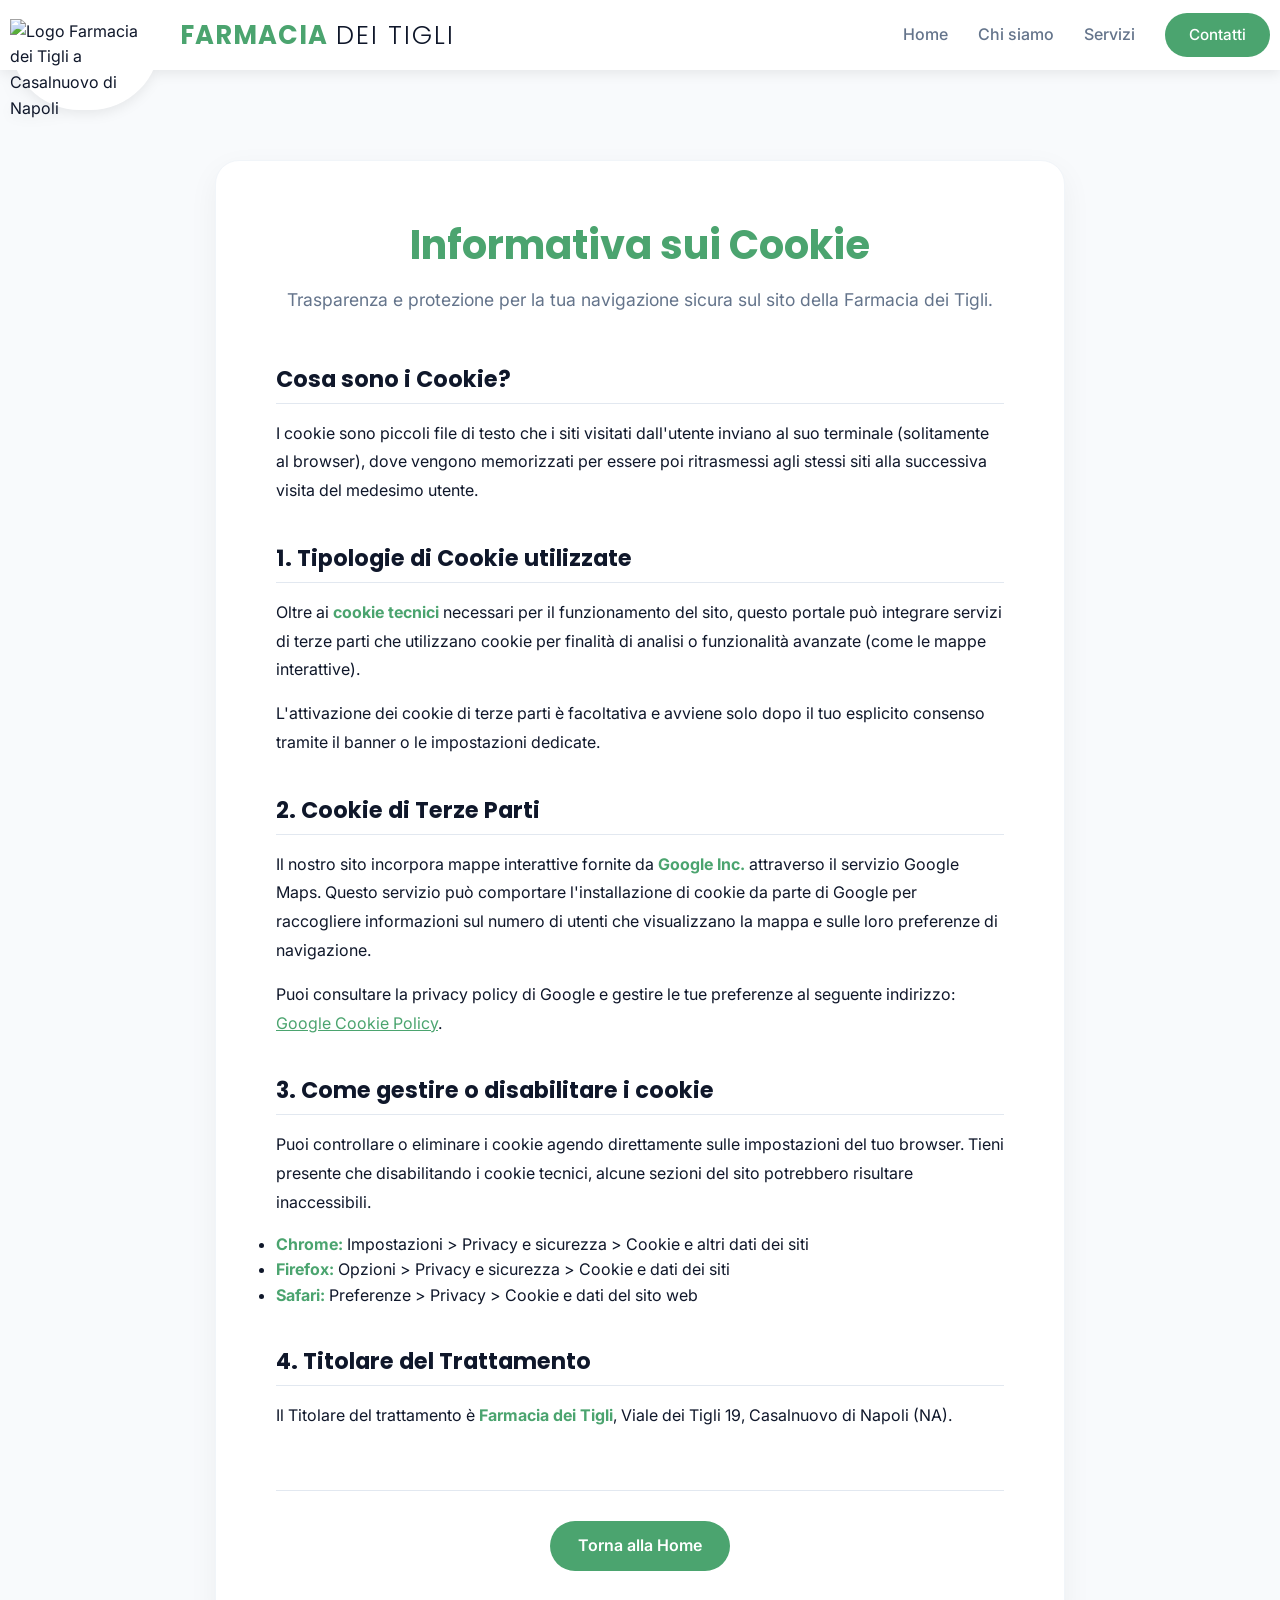
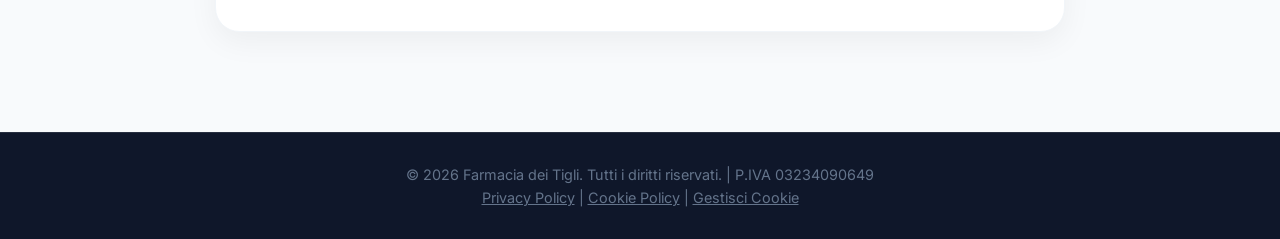
==== commit 81ddb57a: "Versione finale" ====
--- a/cookie.html
+++ b/cookie.html
@@ -1,17 +1,21 @@
 <!DOCTYPE html>
 <html lang="it">
+
 <head>
     <meta charset="UTF-8">
     <meta name="viewport" content="width=device-width, initial-scale=1.0">
     <title>Cookie Policy | Farmacia dei Tigli Casalnuovo di Napoli</title>
-    <meta name="description" content="Informativa sull'utilizzo dei cookie nel sito della Farmacia dei Tigli a Casalnuovo di Napoli. Gestisci le tue preferenze di navigazione.">
-    
+    <meta name="description"
+        content="Informativa sull'utilizzo dei cookie nel sito della Farmacia dei Tigli a Casalnuovo di Napoli. Gestisci le tue preferenze di navigazione.">
+
     <link rel="preconnect" href="https://fonts.googleapis.com">
     <link rel="preconnect" href="https://fonts.gstatic.com" crossorigin>
-    <link href="https://fonts.googleapis.com/css2?family=Inter:wght@400;500;600&family=Poppins:wght@500;600;700&display=swap" rel="stylesheet">
-    
+    <link
+        href="https://fonts.googleapis.com/css2?family=Inter:wght@400;500;600&family=Poppins:wght@500;600;700&display=swap"
+        rel="stylesheet">
+
     <link rel="stylesheet" href="style.css">
-    
+
     <style>
         /* Riutilizziamo lo stile della pagina privacy */
         .privacy-page {
@@ -28,7 +32,7 @@
             width: 100%;
             padding: 60px;
             border-radius: 24px;
-            box-shadow: 0 10px 30px rgba(0,0,0,0.05);
+            box-shadow: 0 10px 30px rgba(0, 0, 0, 0.05);
             border: 1px solid #f1f5f9;
         }
 
@@ -39,7 +43,7 @@
             text-align: center;
         }
 
-        .policy-card > p.intro {
+        .policy-card>p.intro {
             text-align: center;
             color: var(--text-light);
             font-size: 1.1rem;
@@ -71,11 +75,19 @@
             padding-top: 30px;
             border-top: 1px solid #e2e8f0;
         }
-        
+
         @media (max-width: 768px) {
-            .privacy-page { padding-top: 130px; }
-            .policy-card { padding: 40px 25px; }
-            .policy-card h1 { font-size: 2rem; }
+            .privacy-page {
+                padding-top: 130px;
+            }
+
+            .policy-card {
+                padding: 40px 25px;
+            }
+
+            .policy-card h1 {
+                font-size: 2rem;
+            }
         }
     </style>
 </head>
@@ -85,7 +97,8 @@
         <nav class="navbar">
             <div class="nav-brand">
                 <div class="nav-icon-container">
-                    <a href="index.html"><img src="LOGO-4X.png" alt="Logo Farmacia dei Tigli a Casalnuovo di Napoli"></a>
+                    <a href="index.html"><img src="LOGO-4X.png"
+                            alt="Logo Farmacia dei Tigli a Casalnuovo di Napoli"></a>
                 </div>
                 <div class="logo">
                     <a href="index.html">Farmacia <span>dei Tigli</span></a>
@@ -100,7 +113,7 @@
             </ul>
 
             <div class="menu-toggle" id="mobile-menu">
-                <span class="bar"></span> 
+                <span class="bar"></span>
                 <span class="bar"></span>
                 <span class="bar"></span>
             </div>
@@ -110,21 +123,33 @@
     <main class="privacy-page">
         <div class="policy-card">
             <h1>Informativa sui Cookie</h1>
-            <p class="intro">Trasparenza e protezione per la tua navigazione sicura sul sito della Farmacia dei Tigli.</p>
+            <p class="intro">Trasparenza e protezione per la tua navigazione sicura sul sito della Farmacia dei Tigli.
+            </p>
 
             <h2>Cosa sono i Cookie?</h2>
-            <p>I cookie sono piccoli file di testo che i siti visitati dall'utente inviano al suo terminale (solitamente al browser), dove vengono memorizzati per essere poi ritrasmessi agli stessi siti alla successiva visita del medesimo utente.</p>
+            <p>I cookie sono piccoli file di testo che i siti visitati dall'utente inviano al suo terminale (solitamente
+                al browser), dove vengono memorizzati per essere poi ritrasmessi agli stessi siti alla successiva visita
+                del medesimo utente.</p>
 
             <h2>1. Tipologie di Cookie utilizzate</h2>
-            <p>Oltre ai <strong>cookie tecnici</strong> necessari per il funzionamento del sito, questo portale può integrare servizi di terze parti che utilizzano cookie per finalità di analisi o funzionalità avanzate (come le mappe interattive).</p>
-            <p>L'attivazione dei cookie di terze parti è facoltativa e avviene solo dopo il tuo esplicito consenso tramite il banner o le impostazioni dedicate.</p>
+            <p>Oltre ai <strong>cookie tecnici</strong> necessari per il funzionamento del sito, questo portale può
+                integrare servizi di terze parti che utilizzano cookie per finalità di analisi o funzionalità avanzate
+                (come le mappe interattive).</p>
+            <p>L'attivazione dei cookie di terze parti è facoltativa e avviene solo dopo il tuo esplicito consenso
+                tramite il banner o le impostazioni dedicate.</p>
 
             <h2>2. Cookie di Terze Parti</h2>
-            <p>Il nostro sito incorpora mappe interattive fornite da <strong>Google Inc.</strong> attraverso il servizio Google Maps. Questo servizio può comportare l'installazione di cookie da parte di Google per raccogliere informazioni sul numero di utenti che visualizzano la mappa e sulle loro preferenze di navigazione.</p>
-            <p>Puoi consultare la privacy policy di Google e gestire le tue preferenze al seguente indirizzo: <a href="https://policies.google.com/technologies/cookies" target="_blank" style="color: var(--primary-color); text-decoration: underline;">Google Cookie Policy</a>.</p>
+            <p>Il nostro sito incorpora mappe interattive fornite da <strong>Google Inc.</strong> attraverso il servizio
+                Google Maps. Questo servizio può comportare l'installazione di cookie da parte di Google per raccogliere
+                informazioni sul numero di utenti che visualizzano la mappa e sulle loro preferenze di navigazione.</p>
+            <p>Puoi consultare la privacy policy di Google e gestire le tue preferenze al seguente indirizzo: <a
+                    href="https://policies.google.com/technologies/cookies" target="_blank"
+                    style="color: var(--primary-color); text-decoration: underline;">Google Cookie Policy</a>.</p>
 
             <h2>3. Come gestire o disabilitare i cookie</h2>
-            <p>Puoi controllare o eliminare i cookie agendo direttamente sulle impostazioni del tuo browser. Tieni presente che disabilitando i cookie tecnici, alcune sezioni del sito potrebbero risultare inaccessibili.</p>
+            <p>Puoi controllare o eliminare i cookie agendo direttamente sulle impostazioni del tuo browser. Tieni
+                presente che disabilitando i cookie tecnici, alcune sezioni del sito potrebbero risultare inaccessibili.
+            </p>
             <ul>
                 <li><strong>Chrome:</strong> Impostazioni > Privacy e sicurezza > Cookie e altri dati dei siti</li>
                 <li><strong>Firefox:</strong> Opzioni > Privacy e sicurezza > Cookie e dati dei siti</li>
@@ -132,8 +157,8 @@
             </ul>
 
             <h2>4. Titolare del Trattamento</h2>
-            <p>Il Titolare del trattamento è <strong>Farmacia PharmaNova</strong>, Via Variante VII, Nola (NA). Per qualsiasi domanda puoi scriverci a <strong>info@pharmanova.it</strong>.</p>
-            
+            <p>Il Titolare del trattamento è <strong>Farmacia dei Tigli</strong>, Viale dei Tigli 19, Casalnuovo di
+                Napoli (NA).</p>
             <div class="back-btn-container">
                 <a href="index.html" class="btn-primary">Torna alla Home</a>
             </div>
@@ -141,13 +166,14 @@
     </main>
 
     <footer>
-        <p>&copy; 2026 Farmacia PharmaNova. Tutti i diritti riservati. | P.IVA 0123456789 <br>
-           <a href="privacy.html" style="text-decoration: underline;">Privacy Policy</a> | 
-           <a href="cookie.html" style="text-decoration: underline;">Cookie Policy</a> | 
-           <a href="#" id="reopen-cookie-banner" style="text-decoration: underline;">Gestisci Cookie</a>
-        </p>    
+        <p>&copy; 2026 Farmacia dei Tigli. Tutti i diritti riservati. | P.IVA 03234090649 <br>
+            <a href="privacy.html" style="text-decoration: underline;">Privacy Policy</a> |
+            <a href="cookie.html" style="text-decoration: underline;">Cookie Policy</a> |
+            <a href="#" id="reopen-cookie-banner" style="text-decoration: underline;">Gestisci Cookie</a>
+        </p>
     </footer>
 
     <script src="script.js"></script>
 </body>
+
 </html>
--- a/style.css
+++ b/style.css
@@ -3,13 +3,19 @@
    ========================================= */
 :root {
     /* Palette "Tech/Benessere" basata sulla tua reference */
-    --primary-color: #4BA46F; /* Verde brillante e fresco */
-    --primary-hover: #3D8A5B; /* Verde scuro per l'hover dei bottoni */
-    --bg-color: #ffffff;      /* Bianco puro per lo sfondo principale */
-    --bg-secondary: #f8fafc;  /* Grigio chiarissimo per staccare le sezioni */
-    --text-main: #0f172a;     /* Antracite scuro per i testi (molto più elegante del nero puro) */
-    --text-light: #64748b;    /* Grigio medio per i paragrafi */
-    
+    --primary-color: #4BA46F;
+    /* Verde brillante e fresco */
+    --primary-hover: #3D8A5B;
+    /* Verde scuro per l'hover dei bottoni */
+    --bg-color: #ffffff;
+    /* Bianco puro per lo sfondo principale */
+    --bg-secondary: #f8fafc;
+    /* Grigio chiarissimo per staccare le sezioni */
+    --text-main: #0f172a;
+    /* Antracite scuro per i testi (molto più elegante del nero puro) */
+    --text-light: #64748b;
+    /* Grigio medio per i paragrafi */
+
     /* Tipografia */
     --font-heading: 'Poppins', sans-serif;
     --font-text: 'Inter', sans-serif;
@@ -27,7 +33,7 @@
 html {
     /* Questo crea quell'effetto di scorrimento morbido 
        quando clicchi sui link del menu */
-    scroll-behavior: smooth; 
+    scroll-behavior: smooth;
 }
 
 body {
@@ -35,11 +41,14 @@
     color: var(--text-main);
     background-color: var(--bg-color);
     line-height: 1.6;
-    overflow-x: hidden; /* Evita fastidiosi scroll orizzontali */
+    overflow-x: hidden;
+    /* Evita fastidiosi scroll orizzontali */
 }
 
 /* Tipografia Globale */
-h1, h2, h3 {
+h1,
+h2,
+h3 {
     font-family: var(--font-heading);
     line-height: 1.2;
 }
@@ -50,18 +59,71 @@
 }
 
 /* Rimuove l'effetto "rettangolo blu" al click su link e bottoni */
-a, button, .menu-toggle {
+a,
+button,
+.menu-toggle {
     /* Rimuove l'evidenziazione azzurra del tap su smartphone (iOS e Android) */
-    -webkit-tap-highlight-color: transparent; 
-    
+    -webkit-tap-highlight-color: transparent;
+
     /* Rimuove il bordo blu di focus quando si clicca (Desktop e Android) */
-    outline: none; 
+    outline: none;
 }
 
 /* Opzionale: se vuoi mantenere l'accessibilità per chi naviga con la tastiera (Tab) */
-a:focus-visible, button:focus-visible, .menu-toggle:focus-visible {
+a:focus-visible,
+button:focus-visible,
+.menu-toggle:focus-visible {
     outline: 2px solid var(--primary-color);
     outline-offset: 4px;
+}
+
+/* ANIMAZIONE FADE-IN UP SCROLL */
+.fade-in-section {
+    opacity: 0;
+    transform: translateY(30px);
+    transition: opacity 0.8s ease-out, transform 0.8s ease-out;
+    will-change: opacity, transform;
+}
+
+.fade-in-section.is-visible {
+    opacity: 1;
+    transform: none;
+}
+
+/* ANIMAZIONE HERO STAGGERED FADE-UP */
+@keyframes heroFadeUp {
+    from {
+        opacity: 0;
+        transform: translateY(30px);
+    }
+
+    to {
+        opacity: 1;
+        transform: translateY(0);
+    }
+}
+
+.hero-content h1 {
+    opacity: 0;
+    animation: heroFadeUp 0.8s ease-out 0.2s forwards;
+}
+
+.hero-content p {
+    opacity: 0;
+    animation: heroFadeUp 0.8s ease-out 0.5s forwards;
+}
+
+/* ANIMAZIONE SLIDE-IN DA SINISTRA */
+.slide-in-left {
+    opacity: 0;
+    transform: translateX(-40px);
+    transition: opacity 0.7s ease-out, transform 0.7s ease-out;
+    will-change: opacity, transform;
+}
+
+.slide-in-left.is-visible {
+    opacity: 1;
+    transform: translateX(0);
 }
 
 /* =========================================
@@ -71,7 +133,8 @@
     background-color: var(--primary-color);
     color: white;
     padding: 12px 28px;
-    border-radius: 50px; /* Forma "a pillola" tipica del design SaaS */
+    border-radius: 50px;
+    /* Forma "a pillola" tipica del design SaaS */
     font-weight: 600;
     transition: all 0.3s ease;
     display: inline-block;
@@ -80,7 +143,8 @@
 
 .btn-primary:hover {
     background-color: var(--primary-hover);
-    transform: translateY(-2px); /* Piccolo effetto di sollevamento al passaggio del mouse */
+    transform: translateY(-2px);
+    /* Piccolo effetto di sollevamento al passaggio del mouse */
     box-shadow: 0 4px 12px rgba(34, 197, 94, 0.3);
 }
 
@@ -101,7 +165,8 @@
 
 .btn-nav {
     background-color: var(--primary-color);
-    color: white !important; /* Forza il testo bianco */
+    color: white !important;
+    /* Forza il testo bianco */
     padding: 10px 24px;
     border-radius: 50px;
     font-weight: 600;
@@ -123,21 +188,40 @@
     position: fixed;
     top: 0;
     width: 100%;
-    background-color: white; 
+    background-color: white;
     z-index: 1000;
     height: 70px;
     display: flex;
     align-items: center;
     /* 1. Il segreto: Questa ombra avvolge sia la barra che la conca come se fossero un pezzo unico */
-    filter: drop-shadow(0 4px 6px rgba(0,0,0,0.07)); 
-    
+    filter: drop-shadow(0 4px 6px rgba(0, 0, 0, 0.07));
+
     border: none;
     transition: all 0.3s ease;
 }
 
+/* Stato compatto dell'header dopo scroll */
+header.header-scrolled {
+    height: 55px;
+}
+
+header.header-scrolled .nav-icon-container {
+    width: 120px;
+    height: 85px;
+}
+
+header.header-scrolled .nav-icon-container img {
+    width: 160px;
+}
+
+header.header-scrolled .logo a {
+    font-size: 1.35rem;
+}
+
 .navbar {
     display: flex;
-    justify-content: space-between;/* Spinge gli elementi ai lati opposti */
+    justify-content: space-between;
+    /* Spinge gli elementi ai lati opposti */
     align-items: center;
     width: 100%;
     max-width: 100%;
@@ -155,52 +239,61 @@
 
 /* La Conca: ora è spostata a sinistra e "appesa" all'header */
 .nav-icon-container {
-    position: relative; /* Rimosso absolute e centramento */
-    align-self: flex-start; /* Fa partire la conca dal tetto dell'header */
-    background-color: white; 
-    width: 150px;            
-    height: 110px;           /* Sporge dall'header (che è 70px) */
+    position: relative;
+    /* Rimosso absolute e centramento */
+    align-self: flex-start;
+    /* Fa partire la conca dal tetto dell'header */
+    background-color: white;
+    width: 150px;
+    height: 110px;
+    /* Sporge dall'header (che è 70px) */
     display: flex;
     justify-content: center;
     align-items: center;
-    border-radius: 0 0 70px 70px; 
-    box-shadow: none !important; 
-    
+    border-radius: 0 0 70px 70px;
+    box-shadow: none !important;
+
     margin-right: 20px;
     z-index: 10;
     margin-left: 0;
-    transition: transform 0.4s cubic-bezier(0.25, 1, 0.5, 1), box-shadow 0.4s ease;
+    transition: all 0.4s cubic-bezier(0.25, 1, 0.5, 1);
 }
 
 .nav-icon-container img {
-    width: 200px; /* Dimensione logo adattata */
+    width: 200px;
+    /* Dimensione logo adattata */
     height: auto;
-    padding-top: 30px; 
-    transition: transform 0.4s cubic-bezier(0.25, 1, 0.5, 1);
+    padding-top: 30px;
+    transition: all 0.4s cubic-bezier(0.25, 1, 0.5, 1);
 }
 
 .nav-icon-container:hover {
     transform: translateY(-4px);
-    transition: transform 0.4s cubic-bezier(0.25, 1, 0.5, 1), box-shadow 0.4s ease;
+    box-shadow: 0 4px 12px rgba(0, 0, 0, 0.05);
+    /* Added slight shadow to match previous state if desired */
 }
 
 /* Testo "Farmacia dei Tigli" */
 .logo {
-    margin: 0; /* Reset vecchi margini */
+    margin: 0;
+    /* Reset vecchi margini */
     border: none;
 }
 
 .logo a {
     font-family: var(--font-heading);
-    font-size: 1.6rem; /* Ridotto leggermente per stare in linea */
+    font-size: 1.6rem;
+    /* Ridotto leggermente per stare in linea */
     font-weight: 700;
     color: var(--primary-color);
     letter-spacing: 1px;
     text-transform: uppercase;
     display: flex;
     gap: 8px;
-    margin-right: 0; /* Reset */
-    white-space: nowrap; /* Impedisce al testo di andare a capo */
+    margin-right: 0;
+    /* Reset */
+    white-space: nowrap;
+    /* Impedisce al testo di andare a capo */
     transition: all 0.3s ease;
 }
 
@@ -208,7 +301,7 @@
 .logo a:hover {
     transform: translateY(-2px);
     /* Opzionale: puoi anche aggiungere una leggerissima ombra al testo per staccarlo ancora di più */
-    text-shadow: 0 4px 8px rgba(0,0,0,0.05);
+    text-shadow: 0 4px 8px rgba(0, 0, 0, 0.05);
 }
 
 .logo a span {
@@ -223,7 +316,8 @@
     list-style: none;
     gap: 30px;
     align-items: center;
-    margin-left: auto;/*Qesto è il trucco: spinge tutti i link verso destra! */
+    margin-left: auto;
+    /*Qesto è il trucco: spinge tutti i link verso destra! */
 }
 
 .nav-links a {
@@ -231,7 +325,7 @@
     font-weight: 500;
     color: var(--text-light);
     /* Modifichiamo la transition per includere tutto e aggiungiamo display */
-    transition: all 0.2s ease; 
+    transition: all 0.2s ease;
     display: inline-block;
 }
 
@@ -242,45 +336,64 @@
 
 .nav-links a:hover {
     color: var(--primary-color);
-    transform: translateY(-2px); /* Fa alzare il testo di 2 pixel */
+    transform: translateY(-2px);
+    /* Fa alzare il testo di 2 pixel */
 }
 
 .menu-toggle {
-    display: none; 
+    display: none;
 }
 
 /* =========================================
    5. HERO SECTION
    ========================================= */
 .hero {
-    padding: 220px 5% 100px; 
-    display: flex;
-    align-items: center;
-    justify-content: center; /* Cambiato da space-between a center */
+    position: relative;
+    width: 100%;
+    overflow: hidden;
+    background-color: var(--bg-color);
+}
+
+.hero::before {
+    content: "";
+    position: absolute;
+    top: -50%;
+    left: -50%;
+    width: 200%;
+    height: 200%;
+    background-image: url('LOGO-4x.png');
+    background-size: 150px;
+    background-repeat: repeat;
+    transform: rotate(-30deg);
+    opacity: 0.04;
+    z-index: 0;
+    pointer-events: none;
+}
+
+.hero-container {
+    position: relative;
+    z-index: 1;
+    padding: 140px 5% 100px;
+    display: flex;
+    align-items: center;
+    justify-content: space-between;
+    gap: 50px;
     max-width: 1200px;
     margin: 0 auto;
     min-height: 90vh;
-    text-align: center;      /* Centra il testo per i contenitori figli */
 }
 
 .hero-content {
     flex: 1;
-    max-width: 800px;        /* Aumentato un po' per una migliore leggibilità senza immagine */
-    text-align: center;      /* Forza l'allineamento centrale del testo */
-    margin: 0 auto;          /* Centra il blocco orizzontalmente */
-}
-
-.hero p {
-    font-size: 1.15rem;
-    color: var(--text-light);
-    margin: 0 auto 40px;     /* Aggiunto auto ai lati per centrare il paragrafo */
     max-width: 600px;
+    text-align: left;
 }
 
 .hero h1 {
     font-size: 3.5rem;
     margin-bottom: 25px;
-    letter-spacing: -1px; /* Stringe leggermente i caratteri, molto moderno */
+    letter-spacing: -1px;
+    /* Stringe leggermente i caratteri, molto moderno */
 }
 
 .highlight {
@@ -299,102 +412,204 @@
     gap: 15px;
 }
 
-/* Trova e aggiorna questa sezione nel tuo style.css */
-.hero-image {
-    flex: 1;
-    display: flex;
-    justify-content: center;
-    align-items: center;
-    margin-left: 0;
-    margin-right: 50px;
-    /* Abbiamo rimosso background-color e height fissa per adattarci all'immagine */
-}
-
-.hero-image img {
-    max-width: 100%; /* L'immagine non supererà mai la larghezza del contenitore */
-    height: auto;    /* Mantiene le proporzioni originali */
-    border-radius: 30px; /* Opzionale: mantiene gli angoli arrotondati del tuo design */
-    filter: drop-shadow(0 10px 20px rgba(0,0,0,0.05)); /* Aggiunge un'ombra leggera se l'immagine è trasparente */
-}
-
-/* =========================================
-   6. CHI SIAMO (Wellness Hub)
-   ========================================= */
-.wellness-hub {
-    background-color: var(--bg-secondary); /* Il rettangolo grigio */
-    width: 100%;
-    padding: 100px 0;        /* Rimuoviamo il padding laterale da qui */
-    max-width: none;         /* Rimuoviamo il limite dei 1200px */
-    margin: 0;
-}
-
-.hub-container {
-    max-width: 1200px;       /* Mantiene l'allineamento con la Hero e i Servizi */
-    margin: 0 auto;          /* Centra il contenuto nella fascia grigia */
-    padding: 0 5%;           /* Margine di sicurezza interno */
-    display: flex;
-    align-items: center;
-    gap: 80px;
-}
-
-.hub-content {
-    flex: 1;
-}
-
-.wellness-hub h2 {
-    font-size: 2.5rem;
-    margin-bottom: 20px;
-    color: var(--text-main);
-}
-
-/* --- NUOVA LOGICA SLIDER (Sostituisce .hub-image) --- */
-
-.hub-image-slider {
+.hero-carousel {
     flex: 1;
     position: relative;
-    height: 450px; /* Altezza dello slider */
-    border-radius: 24px;
-    overflow: hidden; /* Fondamentale: nasconde le foto fuori dal riquadro */
-    box-shadow: 0 10px 30px rgba(0,0,0,0.05);
-}
-
-.slider-wrapper {
-    display: flex;
-    width: 300%; /* Spazio totale per 3 foto (100% x 3) */
-    height: 100%;
-    /* Questo permette il movimento fluido quando il JS cambia il transform */
-    transition: transform 0.6s cubic-bezier(0.4, 0, 0.2, 1);
-}
-
-.slide {
-    width: 33.333%; /* Ogni foto occupa un terzo del wrapper */
-    height: 100%;
-    object-fit: cover; /* Evita che le foto si deformino */
-}
-
-.slider-dots {
+    overflow: hidden;
+    border-radius: 30px;
+    box-shadow: 0 20px 40px rgba(0, 0, 0, 0.1);
+    /* L'animazione fade-up sul contenitore intero */
+    animation: heroFadeUp 0.8s ease-out 0.6s forwards;
+    opacity: 0;
+}
+
+.carousel-track {
+    display: flex;
+    transition: transform 0.5s ease-in-out;
+    width: 100%;
+    /* Per catturare il drag/swipe: */
+    touch-action: pan-y;
+    cursor: grab;
+}
+
+.carousel-track:active {
+    cursor: grabbing;
+}
+
+.carousel-track img {
+    width: 100%;
+    flex-shrink: 0;
+    object-fit: cover;
+    pointer-events: none;
+    /* Impedisce che l'immagine nativa blocchi il drag */
+}
+
+/* Dots Navigation */
+.carousel-dots {
     position: absolute;
     bottom: 20px;
     left: 50%;
     transform: translateX(-50%);
     display: flex;
     gap: 10px;
-    z-index: 5;
+    z-index: 10;
 }
 
 .dot {
-    width: 10px;
-    height: 10px;
-    background-color: rgba(255, 255, 255, 0.4);
+    width: 12px;
+    height: 12px;
+    background-color: rgba(255, 255, 255, 0.5);
     border-radius: 50%;
     cursor: pointer;
     transition: all 0.3s ease;
+    border: 2px solid rgba(255, 255, 255, 0.8);
 }
 
 .dot.active {
-    background-color: #ffffff; /* Il puntino della foto attiva diventa bianco pieno */
+    background-color: var(--primary-color);
+    border-color: white;
     transform: scale(1.2);
 }
+
+/* =========================================
+   6. SEPARATORE A ONDA (Hero → Chi Siamo)
+   ========================================= */
+.section-wave {
+    background-color: var(--bg-color);
+    /* bianco, come la hero */
+    margin-top: -2px;
+    /* elimina micro-gap tra sezioni */
+    line-height: 0;
+}
+
+.section-wave svg {
+    width: 100%;
+    height: 80px;
+    display: block;
+}
+
+.section-wave--reverse {
+    background-color: var(--bg-secondary);
+    /* grigio, come Chi Siamo */
+    margin-top: -1px;
+    /* elimina micro-gap di rendering */
+}
+
+/* =========================================
+   7. CHI SIAMO (Wellness Hub)
+   ========================================= */
+.wellness-hub {
+    background-color: var(--bg-secondary);
+    width: 100%;
+    padding: 80px 5% 100px;
+    max-width: none;
+    margin: 0;
+    overflow: hidden;
+    scroll-margin-top: 90px;
+}
+
+.hub-container {
+    display: flex;
+    align-items: center;
+    justify-content: center;
+    gap: 60px;
+    max-width: 1200px;
+    margin: 0 auto;
+}
+
+/* --- Colonna Testo --- */
+.hub-text {
+    flex: 1;
+    max-width: 800px;
+    text-align: center;
+    display: flex;
+    flex-direction: column;
+    align-items: center;
+}
+
+.hub-text h2 {
+    font-size: 2.5rem;
+    margin-bottom: 20px;
+}
+
+.hub-description {
+    font-size: 1.05rem;
+    color: var(--text-light);
+    line-height: 1.8;
+    margin-bottom: 35px;
+}
+
+/* --- Punti Chiave con Icone --- */
+.hub-feature {
+    display: flex;
+    flex-direction: column;
+    align-items: center;
+    text-align: center;
+    gap: 16px;
+    margin-bottom: 32px;
+}
+
+.hub-feature-icon {
+    width: 48px;
+    height: 48px;
+    min-width: 48px;
+    background-color: #f0fdf4;
+    border-radius: 12px;
+    display: flex;
+    align-items: center;
+    justify-content: center;
+}
+
+.hub-feature-icon svg {
+    width: 24px;
+    height: 24px;
+    color: var(--primary-color);
+}
+
+.hub-feature-text h4 {
+    font-family: var(--font-heading);
+    font-size: 1.05rem;
+    margin-bottom: 6px;
+    color: var(--text-main);
+}
+
+.hub-feature-text p {
+    font-size: 0.95rem;
+    color: var(--text-light);
+    line-height: 1.7;
+}
+
+/* --- Colonna Foto (Placeholder 16:9) --- */
+.hub-image {
+    flex: 1.2;
+}
+
+.hub-photo-placeholder {
+    width: 100%;
+    aspect-ratio: 16 / 9;
+    background-color: #d1d5db;
+    border-radius: 24px;
+    border: 2px solid var(--primary-color);
+    display: flex;
+    align-items: center;
+    justify-content: center;
+    color: var(--text-light);
+    font-size: 1.1rem;
+    font-weight: 500;
+    overflow: hidden;
+}
+
+/* --- Animazione Clip-Path Reveal (da sinistra a destra) --- */
+.clip-reveal {
+    clip-path: inset(0 100% 0 0);
+    transition: clip-path 1.2s cubic-bezier(0.25, 1, 0.5, 1);
+    will-change: clip-path;
+}
+
+.clip-reveal.is-visible {
+    clip-path: inset(0 0 0 0);
+}
+
 
 /* =========================================
    7. SERVIZI (Grid)
@@ -404,6 +619,7 @@
     max-width: 1200px;
     margin: 0 auto;
     text-align: center;
+    scroll-margin-top: 90px;
 }
 
 .services h2 {
@@ -413,7 +629,8 @@
 
 .services-grid {
     display: grid;
-    grid-template-columns: repeat(3, 1fr); /* 3 colonne su desktop */
+    grid-template-columns: repeat(4, 1fr);
+    /* 4 colonne su desktop */
     gap: 30px;
 }
 
@@ -428,25 +645,31 @@
 
 .service-card:hover {
     transform: translateY(-10px);
-    box-shadow: 0 20px 40px rgba(0,0,0,0.05);
+    box-shadow: 0 20px 40px rgba(0, 0, 0, 0.05);
     border-color: var(--primary-color);
 }
 
 .icon-placeholder {
     width: 50px;
     height: 50px;
-    background-color: #f0fdf4; /* Verde chiarissimo */
+    background-color: #f0fdf4;
+    /* Verde chiarissimo */
     border-radius: 12px;
     margin-bottom: 20px;
+    display: flex;
+    align-items: center;
+    justify-content: center;
 }
 
 /* =========================================
    8. CONTATTI E FOOTER (Sfondo Scuro)
    ========================================= */
 .contacts-section {
-    background-color: var(--text-main); /* Grigio Antracite scuro */
+    background-color: var(--text-main);
+    /* Grigio Antracite scuro */
     color: white;
     padding: 100px 5% 60px;
+    scroll-margin-top: 90px;
 }
 
 .contacts-container {
@@ -461,7 +684,8 @@
     gap: 40px;
     max-width: 700px;
     margin: 0 auto;
-    text-align: center; /* Centra il testo all'interno dei blocchi*/
+    text-align: center;
+    /* Centra il testo all'interno dei blocchi*/
 }
 
 .info-item h4 {
@@ -476,25 +700,26 @@
     color: var(--text-light);
     text-align: center;
     padding: 30px 5%;
-    border-top: 1px solid rgba(255,255,255,0.1);
+    border-top: 1px solid rgba(255, 255, 255, 0.1);
     font-size: 0.9rem;
 }
 
 .map-container {
     /* Il margine forza lo spazio sopra/sotto e centra il box a destra/sinistra */
-    margin: 40px auto 50px auto !important; 
-    
-    width: 100%; 
-    max-width: 700px; /* La mappa sarà un rettangolo elegante di massimo 700px */
-    height: 350px; 
-    
-    border-radius: 24px; 
+    margin: 40px auto 50px auto !important;
+
+    width: 100%;
+    max-width: 700px;
+    /* La mappa sarà un rettangolo elegante di massimo 700px */
+    height: 350px;
+
+    border-radius: 24px;
     overflow: hidden;
-    background-color: #1e293b; 
+    background-color: #1e293b;
     display: flex;
     align-items: center;
     justify-content: center;
-    border: 1px solid rgba(255,255,255,0.1);
+    border: 1px solid rgba(255, 255, 255, 0.1);
 }
 
 .map-container iframe {
@@ -516,8 +741,17 @@
    9. RESPONSIVITÀ - VERSIONE MOBILE
    ========================================= */
 @media (max-width: 1024px) {
+
+    /* Tablet: uniforma l'altezza delle sezioni (esclusa "Chi siamo") */
+    #home,
+    #servizi,
+    #contatti {
+        min-height: 72vh;
+    }
+
     .navbar {
-        padding: 0 15px; /* Riduciamo i padding laterali */
+        padding: 0 15px;
+        /* Riduciamo i padding laterali */
         display: flex;
         justify-content: space-between;
         align-items: center;
@@ -526,60 +760,109 @@
     }
 
     .logo {
-        font-size: 1.1rem; /* Riduciamo leggermente il font del nome */
+        font-size: 1.1rem;
+        /* Riduciamo leggermente il font del nome */
     }
 
     .nav-brand {
         position: relative;
-        z-index: 1002; /* Valore più alto del menu (che è 1000) */
+        z-index: 1002;
+        /* Valore più alto del menu (che è 1000) */
     }
 
     /* =========================================
        MENU A SARACINESCA (Solo Mobile/Tablet)
        ========================================= */
 
-    /* 1. Il menu è sempre "acceso", ma lo nascondiamo in alto fuori dallo schermo */
+    /* 1. Il menu è sempre "acceso", ma lo nascondiamo con clip-path a cerchio */
     .nav-links {
-        display: flex; /* Addio display: none! */
+        display: flex;
         flex-direction: column;
-        justify-content: flex-start;
+        justify-content: center;
         align-items: center;
+        position: fixed;
+        top: 0;
+        left: 0;
+        width: 100vw;
+        height: 100dvh;
+        background-color: var(--bg-color);
+        z-index: 1000;
+        margin-left: 0 !important;
+        padding: 0;
+        overflow: hidden;
+        clip-path: circle(0px at calc(100% - 35px) 35px);
+        transition: clip-path 0.7s cubic-bezier(0.7, 0, 0.3, 1);
+        pointer-events: none;
+    }
+
+    /* Watermark Logo (Opzione A: Dinamismo Diagonale) */
+    .nav-links::before {
+        content: "";
         position: absolute;
-        top: 100%;
+        top: -50%;
+        left: -50%;
+        width: 200%;
+        height: 200%;
+        background-image: url('LOGO-4x.png');
+        background-size: 150px;
+        background-repeat: repeat;
+        transform: rotate(-30deg);
+        opacity: 0.10;
+        z-index: 0;
+        pointer-events: none;
+    }
+
+    /* Copertura bianca per nascondere il pattern sotto la navbar */
+    .nav-links::after {
+        content: "";
+        position: absolute;
+        top: 0;
         left: 0;
         width: 100%;
+        height: 80px;
         background-color: var(--bg-color);
-        z-index: 1000;
-        margin-left: 0 !important; /* Azzera il desktop */
-        max-height: 0;          /* Chiuso: altezza zero */
-        overflow: hidden;       /* Taglia tutto ciò che sta fuori */
-        padding: 0;             /* Nessuno spazio quando è chiuso */
-        height: 100dvh;
-        /* Animazione morbida che fa crescere l'altezza in basso */
-        transition: max-height 0.5s cubic-bezier(0.4, 0, 0.2, 1), padding 0.5s ease;
-    }
-
-    /* 2. Quando clicchi l'hamburger, la saracinesca scende a coordinata 0 */
+        z-index: 1;
+        pointer-events: none;
+    }
+
+    /* 2. Quando clicchi l'hamburger, il cerchio si espande */
     .nav-links.active {
-        max-height: 100vh;      /* Si apre fino a riempire lo schermo */
-        padding-top: 50px;      /* Dà spazio ai testi dall'alto */
-        padding-bottom: 50px;
+        clip-path: circle(150% at calc(100% - 35px) 35px);
+        pointer-events: auto;
     }
 
     /* 3. Stile dei link */
     .nav-links li {
         margin: 20px 0;
         list-style: none;
-        opacity: 0; /* Invisibili finché non si apre */
-        transform: translateY(-10px); /* Leggermente sollevati */
-        transition: opacity 0.3s ease, transform 0.3s ease;
-    }
-
-    /* Quando il menu riceve "active", i testi diventano visibili con un leggero ritardo */
+        position: relative;
+        z-index: 2;
+        opacity: 0;
+        transform: translateY(30px);
+        transition: opacity 0.4s ease, transform 0.4s ease;
+    }
+
+    /* Quando il menu riceve "active", i testi diventano visibili */
     .nav-links.active li {
         opacity: 1;
         transform: translateY(0);
-        transition-delay: 0.2s; /* Aspetta che la saracinesca sia scesa un po' */
+    }
+
+    /* Effetto a cascata (staggered fade-up) */
+    .nav-links.active li:nth-child(1) {
+        transition-delay: 0.2s;
+    }
+
+    .nav-links.active li:nth-child(2) {
+        transition-delay: 0.3s;
+    }
+
+    .nav-links.active li:nth-child(3) {
+        transition-delay: 0.4s;
+    }
+
+    .nav-links.active li:nth-child(4) {
+        transition-delay: 0.5s;
     }
 
     .nav-links li a {
@@ -587,7 +870,7 @@
         font-size: 1.8rem;
         font-weight: 600;
         text-decoration: none;
-        display: inline-block; 
+        display: inline-block;
         transition: all 0.3s ease;
     }
 
@@ -598,35 +881,64 @@
 
     /* Effetto "Pressione" (Mentre il dito/mouse sta cliccando) */
     .nav-links li a:active {
-        transform: scale(0.95) translateY(0); /* Si rimpicciolisce del 5% e torna giù, effetto molla! */
-        opacity: 1; /* Leggero calo di opacità per confermare il tocco */
-        transition: all 0.2s ease; /* ATTENZIONE: Questa transizione deve essere velocissima (0.1s) per dare l'idea del click immediato */
+        transform: scale(0.95) translateY(0);
+        /* Si rimpicciolisce del 5% e torna giù, effetto molla! */
+        opacity: 1;
+        /* Leggero calo di opacità per confermare il tocco */
+        transition: all 0.2s ease;
+        /* ATTENZIONE: Questa transizione deve essere velocissima (0.1s) per dare l'idea del click immediato */
     }
 
     .nav-icon-container {
-        width: 150px; /* Riduciamo leggermente la dimensione della conca */
+        width: 150px;
+        /* Riduciamo leggermente la dimensione della conca */
         height: 120px;
         padding-top: 5px;
     }
 
     .nav-icon-container img {
-        width: 220px; /* Adattiamo il logo interno */
-    }
-    
-    .hero{
-        padding-top: 150px !important; /* Aumenta questo valore finché la scritta non è libera */
+        width: 220px;
+        /* Adattiamo il logo interno */
+    }
+
+    /* Hero tablet: altezza moderata, testo centrato verticalmente e orizzontalmente */
+    .hero-container {
+        min-height: clamp(480px, 56vh, 680px);
+        display: flex;
+        flex-direction: column;
+        align-items: center;
+        justify-content: center;
+        padding: 150px 5% 52px !important;
         text-align: center;
+        width: 100%;
+        max-width: none;
+        gap: 50px;
+    }
+
+    .hero-content {
+        flex: 0 0 auto;
+        width: 100%;
+        max-width: 640px;
+        margin-left: auto;
+        margin-right: auto;
+        text-align: center;
+    }
+
+    .hero-btns {
+        justify-content: center;
     }
 
     /* 1. Assicurati che l'hamburger sia visibile e sopra tutto */
     .menu-toggle {
-        display: flex !important; /* Forza la visibilità */
+        display: flex !important;
+        /* Forza la visibilità */
         flex-direction: column;
         justify-content: space-between;
         width: 30px;
         height: 21px;
         cursor: pointer;
-        z-index: 1002; /* Deve stare sopra l'header */
+        z-index: 1002;
+        /* Deve stare sopra l'header */
         position: relative;
     }
 
@@ -634,7 +946,8 @@
     .menu-toggle .bar {
         height: 3px;
         width: 100%;
-        background-color: #2d5a27; /* Usa il colore verde della farmacia o nero */
+        background-color: #2d5a27;
+        /* Usa il colore verde della farmacia o nero */
         border-radius: 10px;
         transition: all 0.3s ease;
     }
@@ -642,7 +955,7 @@
     /* =========================================
        ANIMAZIONE HAMBURGER -> X
        ========================================= */
-       
+
     /* La prima barra scende e ruota di 45 gradi */
     .menu-toggle.is-active .bar:nth-child(1) {
         transform: translateY(9px) rotate(45deg);
@@ -658,28 +971,28 @@
         transform: translateY(-9px) rotate(-45deg);
     }
 
-    /* 1. Usiamo .hub-container invece di .wellness-hub */
-    .hero, .hub-container {
-        flex-direction: column; 
+    .hub-container {
+        flex-direction: column;
         text-align: center;
-        padding-top: 80px; /* Ridotto perché senza logo la hero è più leggera */
         gap: 40px;
     }
 
-    /* 2. .hero-image non esiste più, aggiorniamo il nome dello slider */
-    .hub-image-slider {
-        width: 100%;
-        margin-left: 0;
-        height: 350px; /* Altezza ottimizzata per tablet */
+    /* La foto va sopra, il testo sotto */
+    .hub-image {
+        order: -1;
+    }
+
+    .hub-feature {
+        justify-content: center;
+    }
+
+    .section-wave svg {
+        height: 60px;
     }
 
     /* 3. Il testo della hero può essere leggermente più piccolo */
     .hero h1 {
         font-size: 2.5rem;
-    }
-    
-    .hero-content {
-        max-width: 100%;
     }
 
 }
@@ -688,18 +1001,20 @@
    10. RESPONSIVITÀ - VERSIONE SMARTPHONE
    ========================================= */
 @media (max-width: 768px) {
-    .navbar{
+    .navbar {
         padding-left: 0;
     }
+
     /* Adattamento Header e Logo per schermi molto piccoli */
     .nav-icon-container {
         width: 110px;
         height: 95px;
         margin-right: 15px;
         margin-left: 0;
-        border-radius: 0 0 55px 55px; /* Arrotondamento armonizzato */
-    }
-    
+        border-radius: 0 0 55px 55px;
+        /* Arrotondamento armonizzato */
+    }
+
     .nav-icon-container img {
         width: 190px;
         padding-top: 25px;
@@ -710,64 +1025,83 @@
         margin-left: 0;
         line-height: 1.2;
         /* Su schermi molto stretti impiliamo il testo del logo */
-        flex-direction: column; 
+        flex-direction: column;
         gap: 2px;
         align-items: flex-start;
     }
 
-    /* Hero Section - Ottimizzazione spazi e tipografia */
-    .hero {
-        padding-top: 120px !important;
-        padding-bottom: 50px;
-        min-height: auto;
+    /* Hero Section - un po’ più alta, scritta sempre centrata */
+    .hero-container {
+        min-height: clamp(420px, 62vh, 600px);
+        display: flex;
+        flex-direction: column;
+        align-items: center;
+        justify-content: center;
+        padding: 120px 5% 56px !important;
+        text-align: center;
+        width: 100%;
+        max-width: none;
+        gap: 30px;
+    }
+
+    .hero-content {
+        flex: 0 0 auto;
+        width: 100%;
+        max-width: 34rem;
+        margin-left: auto;
+        margin-right: auto;
+        text-align: center;
+    }
+
+    .hero-btns {
+        justify-content: center;
+        flex-wrap: wrap;
     }
 
     .hero h1 {
-        font-size: 2rem; /* Testo più piccolo per evitare che occupi tutto lo schermo */
+        font-size: 2rem;
+        text-align: center;
+        margin-left: auto;
+        margin-right: auto;
         margin-bottom: 15px;
     }
 
     .hero p {
         font-size: 1rem;
+        text-align: center;
+        margin-left: auto;
+        margin-right: auto;
         margin-bottom: 30px;
     }
 
-    .btn-primary, .btn-secondary {
+    .btn-primary,
+    .btn-secondary {
         padding: 10px 20px;
         font-size: 0.95rem;
     }
 
-    /* Wellness Hub (Chi Siamo) */
-    .wellness-hub {
-        padding: 60px 0;
-    }
-
-    .hub-container {
-        padding-top: 20px;
-        gap: 30px;
-    }
-
-    .wellness-hub h2 {
-        font-size: 1.8rem;
-    }
-
-    .hub-image-slider {
-        height: 250px; /* Slider molto più compatto per smartphone */
-        border-radius: 16px;
-    }
 
     /* Servizi - Mettiamo le card in una singola colonna verticale */
     .services {
         padding: 60px 5%;
     }
 
+    #servizi {
+        scroll-margin-top: 45px;
+    }
+
+    #contatti {
+        scroll-margin-top: 60px;
+    }
+
     .services h2 {
         font-size: 1.8rem;
         margin-bottom: 40px;
     }
 
     .services-grid {
-        grid-template-columns: 1fr; /* Forza 1 singola colonna */
+        grid-template-columns: repeat(2, 1fr);
+        /* Forza 2 colonne su tablet */
         gap: 20px;
     }
 
@@ -785,7 +1119,8 @@
     }
 
     .info-grid {
-        grid-template-columns: 1fr; /* Forza 1 singola colonna */
+        grid-template-columns: 1fr;
+        /* Forza 1 singola colonna */
         gap: 30px;
         margin: 0 auto;
         text-align: center;
@@ -795,51 +1130,65 @@
     .nav-links {
         display: flex;
         flex-direction: column;
-        justify-content: center; /* Centra i link verticalmente per un look più pulito */
+        justify-content: center;
+        /* Centra i link verticalmente per un look più pulito */
         align-items: center;
-        position: fixed;         /* CAMBIATO: da absolute a fixed */
-        top: 0;                  /* Parte dall'inizio della pagina */
+        position: fixed;
+        /* CAMBIATO: da absolute a fixed */
+        top: 0;
+        /* Parte dall'inizio della pagina */
         left: 0;
         width: 100%;
-        height: 100dvh;          /* CAMBIATO: usa l'altezza dinamica del dispositivo */
-        background-color: var(--bg-color); /* Bianco pieno, non trasparente */
+        height: 100dvh;
+        /* CAMBIATO: usa l'altezza dinamica del dispositivo */
+        background-color: var(--bg-color);
+        /* Bianco pieno, non trasparente */
         z-index: 1000;
         margin-left: 0 !important;
-        
+
         /* Gestione apertura/chiusura */
-        opacity: 0;              /* Invisibile di base */
-        visibility: hidden;      /* Non cliccabile di base */
+        opacity: 0;
+        /* Invisibile di base */
+        visibility: hidden;
+        /* Non cliccabile di base */
         pointer-events: none;
-        
+
         /* Transizione fluida in dissolvenza */
         transition: all 0.4s ease-in-out;
     }
 
     /* 2. Stato quando il menù è aperto */
     .nav-links.active {
-        opacity: 1;              /* Diventa visibile */
-        visibility: visible;     /* Diventa cliccabile */
+        opacity: 1;
+        /* Diventa visibile */
+        visibility: visible;
+        /* Diventa cliccabile */
         pointer-events: auto;
-        padding-top: 70px;       /* Lascia spazio per l'header se vuoi che l'hamburger resti visibile */
+        padding-top: 70px;
+        /* Lascia spazio per l'header se vuoi che l'hamburger resti visibile */
     }
 
     .nav-links li a {
-        transition: all 1s ease; /* Transizione fluida per il colore e il movimento */
+        transition: all 1s ease;
+        /* Transizione fluida per il colore e il movimento */
     }
 
     /* Effetto quando il tasto viene premuto (Active) o toccato */
-    .nav-links li a:active, 
+    .nav-links li a:active,
     .nav-links li a:focus {
-        color: var(--primary-color) !important; /* Diventa verde immediatamente */
-        transform: scale(0.9);                 /* Effetto pressione (si rimpicciolisce leggermente) */
-        opacity: 0.8;                           /* Feedback visivo aggiuntivo */
+        color: var(--primary-color) !important;
+        /* Diventa verde immediatamente */
+        transform: scale(0.9);
+        /* Effetto pressione (si rimpicciolisce leggermente) */
+        opacity: 0.8;
+        /* Feedback visivo aggiuntivo */
     }
 
     /* Assicuriamoci che l'hamburger rimanga sopra il menù bianco */
     .menu-toggle {
-        z-index: 1002 !important; 
-    }
-    
+        z-index: 1002 !important;
+    }
+
     .nav-brand {
         z-index: 1002 !important;
     }
@@ -847,6 +1196,28 @@
     .map-container {
         height: 300px;
         border-radius: 16px;
+    }
+
+    /* Chi Siamo - adattamento smartphone */
+    .hub-text h2 {
+        font-size: 1.8rem;
+    }
+
+    .section-wave svg {
+        height: 50px;
+    }
+
+    .hub-photo-placeholder {
+        border-radius: 16px;
+    }
+
+    .wellness-hub {
+        padding: 50px 5% 70px;
+    }
+
+    /* Servizi - Mettiamo le card in una singola colonna su smartphone */
+    .services-grid {
+        grid-template-columns: 1fr;
     }
 }
 
@@ -855,19 +1226,22 @@
    ========================================= */
 .cookie-banner {
     position: fixed;
-    bottom: -150%; /* Nascondiamo il banner di default fuori dallo schermo */
+    bottom: -150%;
+    /* Nascondiamo il banner di default fuori dallo schermo */
     left: 0;
     width: 100%;
     background-color: var(--bg-color);
-    box-shadow: 0 -4px 25px rgba(0,0,0,0.15);
+    box-shadow: 0 -4px 25px rgba(0, 0, 0, 0.15);
     padding: 20px 5%;
-    z-index: 9999; /* Deve stare sopra a tutto, anche al menu */
+    z-index: 9999;
+    /* Deve stare sopra a tutto, anche al menu */
     display: flex;
     flex-direction: column;
     align-items: center;
     justify-content: space-between;
     gap: 15px;
-    transition: bottom 0.6s cubic-bezier(0.25, 1, 0.5, 1); /* Animazione fluida in entrata */
+    transition: bottom 0.6s cubic-bezier(0.25, 1, 0.5, 1);
+    /* Animazione fluida in entrata */
     text-align: center;
 }
 
@@ -902,4 +1276,134 @@
         flex-direction: row;
         text-align: left;
     }
+}
+
+/* =========================================
+   12. WHATSAPP FLOATING BUTTON
+   ========================================= */
+.whatsapp-float {
+    position: fixed;
+    bottom: 25px;
+    right: 25px;
+    background-color: #25D366;
+    color: white;
+    width: 60px;
+    height: 60px;
+    border-radius: 50%;
+    display: flex;
+    justify-content: center;
+    align-items: center;
+    box-shadow: 0 4px 12px rgba(37, 211, 102, 0.4);
+    z-index: 9998;
+    /* Un gradino sotto al cookie-banner che è 9999 */
+    transition: transform 0.3s ease, box-shadow 0.3s ease;
+    animation: pulse-whatsapp 2s infinite;
+}
+
+.whatsapp-float:hover {
+    transform: translateY(-4px) scale(1.05);
+    box-shadow: 0 6px 16px rgba(37, 211, 102, 0.6);
+    /* Mette in pausa l'animazione se ci passi sopra col mouse */
+    animation-play-state: paused;
+}
+
+.whatsapp-float svg {
+    /* Il colore bianco è ereditato da color: white del bottone genitore */
+    width: 32px;
+    height: 32px;
+}
+
+/* Animazione di pulsazione che sfrutta l'ombra */
+@keyframes pulse-whatsapp {
+    0% {
+        box-shadow: 0 0 0 0 rgba(37, 211, 102, 0.7);
+    }
+
+    70% {
+        box-shadow: 0 0 0 15px rgba(37, 211, 102, 0);
+    }
+
+    100% {
+        box-shadow: 0 0 0 0 rgba(37, 211, 102, 0);
+    }
+}
+
+/* Adattamento per dispositivi mobili e tablet (Smartphone e Tablet) */
+@media (max-width: 768px) {
+    .whatsapp-float {
+        bottom: 20px;
+        right: 20px;
+        width: 50px;
+        height: 50px;
+    }
+
+    .whatsapp-float svg {
+        width: 26px;
+        height: 26px;
+    }
+}
+
+/* =========================================
+   13. REVIEW CTA
+   ========================================= */
+.review-cta {
+    background-color: var(--primary-color);
+    color: white;
+    padding: 80px 5%;
+    text-align: center;
+}
+
+.review-container {
+    max-width: 800px;
+    margin: 0 auto;
+    display: flex;
+    flex-direction: column;
+    align-items: center;
+    gap: 15px;
+}
+
+.review-cta h2 {
+    font-size: 2.2rem;
+    margin: 0;
+}
+
+.review-cta p {
+    font-size: 1.1rem;
+    line-height: 1.6;
+    margin: 0 0 20px 0;
+    opacity: 0.9;
+}
+
+.btn-white {
+    background-color: white;
+    color: var(--primary-color);
+    padding: 14px 36px;
+    border-radius: 50px;
+    font-weight: 600;
+    font-size: 1.05rem;
+    transition: all 0.3s ease;
+    display: inline-flex;
+    align-items: center;
+    justify-content: center;
+    box-shadow: 0 4px 15px rgba(0, 0, 0, 0.1);
+}
+
+.btn-white:hover {
+    transform: translateY(-3px);
+    box-shadow: 0 8px 25px rgba(0, 0, 0, 0.15);
+    color: var(--primary-hover);
+}
+
+@media (max-width: 768px) {
+    .review-cta {
+        padding: 60px 5%;
+    }
+
+    .review-cta h2 {
+        font-size: 1.8rem;
+    }
+
+    .review-cta p {
+        font-size: 1rem;
+    }
 }
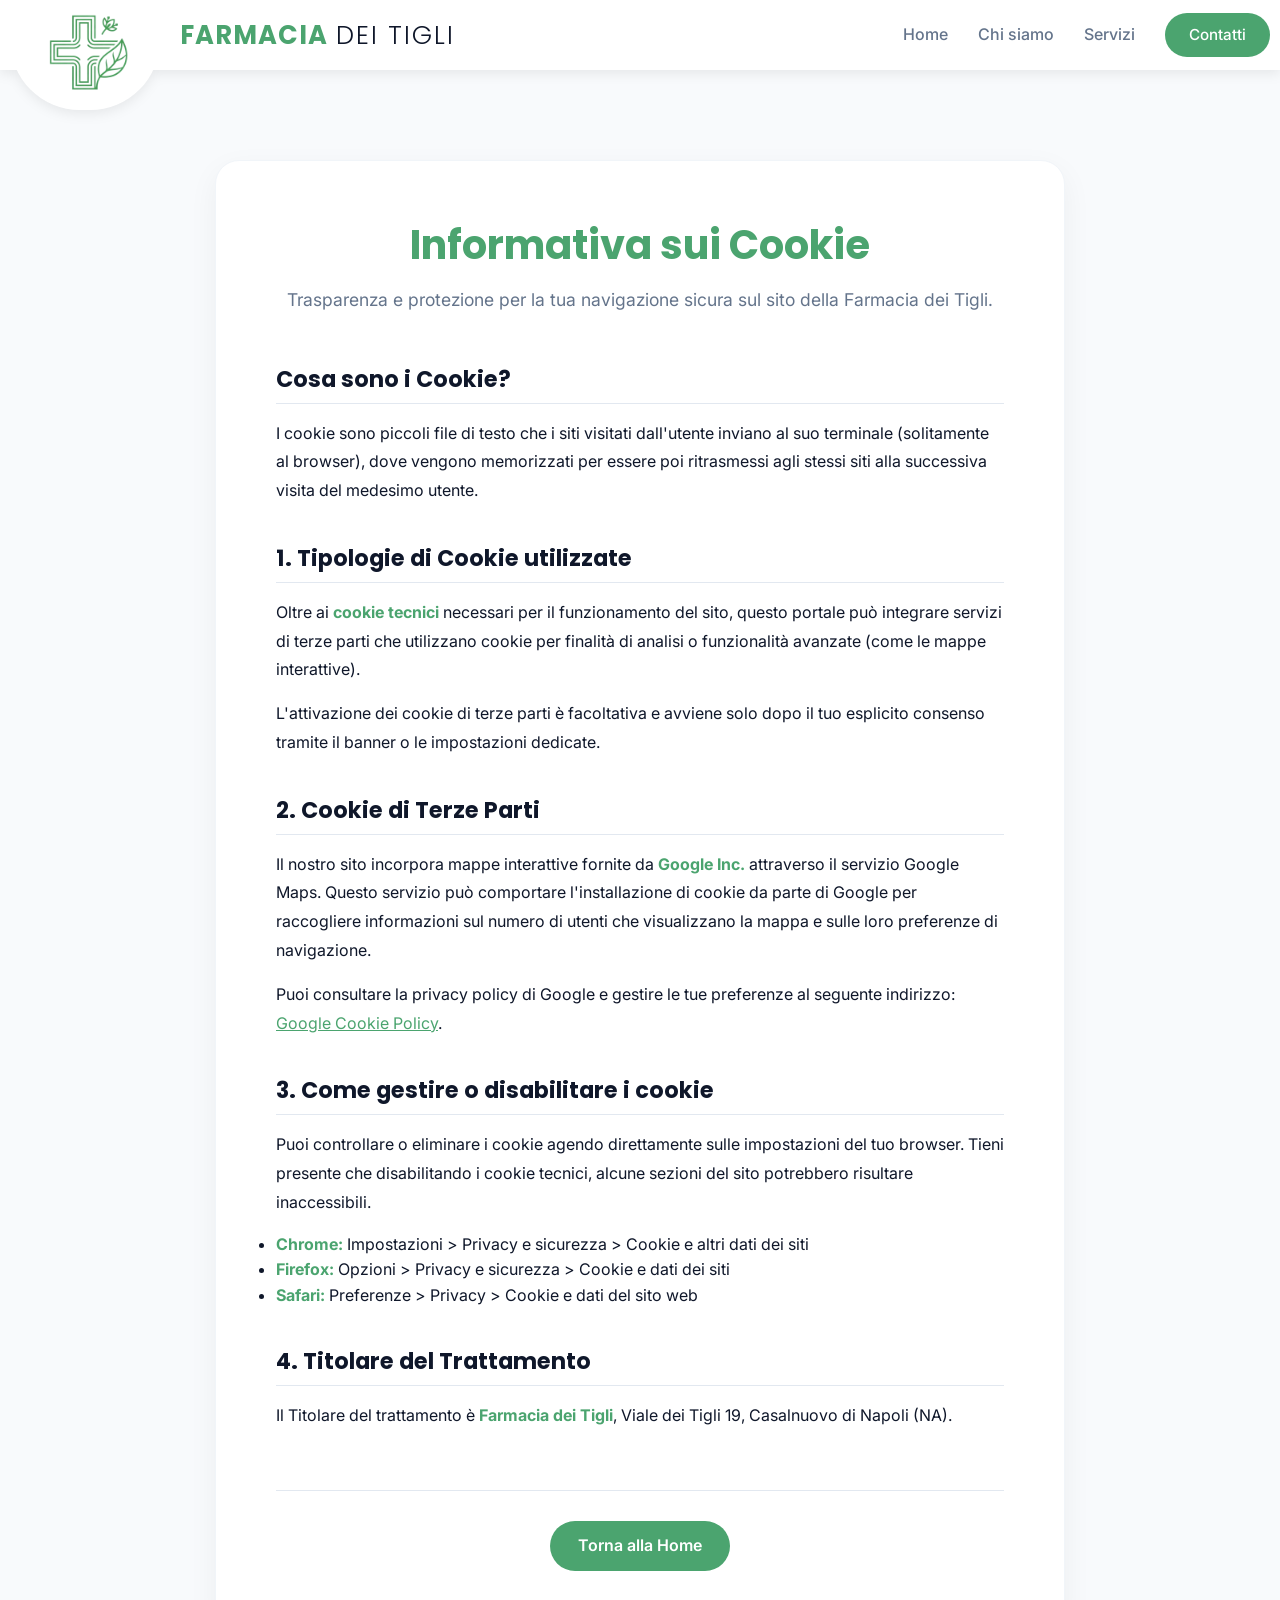
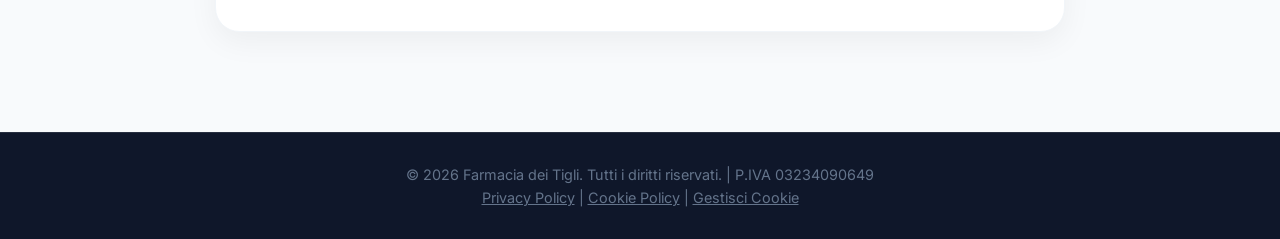
==== commit c8cd5332: "Versione finale" ====
--- a/cookie.html
+++ b/cookie.html
@@ -97,7 +97,7 @@
         <nav class="navbar">
             <div class="nav-brand">
                 <div class="nav-icon-container">
-                    <a href="index.html"><img src="LOGO-4X.png"
+                    <a href="index.html"><img src="LOGO-4x.png"
                             alt="Logo Farmacia dei Tigli a Casalnuovo di Napoli"></a>
                 </div>
                 <div class="logo">
--- a/style.css
+++ b/style.css
@@ -629,8 +629,8 @@
 
 .services-grid {
     display: grid;
-    grid-template-columns: repeat(4, 1fr);
-    /* 4 colonne su desktop */
+    grid-template-columns: repeat(3, 1fr);
+    /* 3 colonne su desktop per 6 servizi */
     gap: 30px;
 }
 
@@ -647,6 +647,7 @@
     transform: translateY(-10px);
     box-shadow: 0 20px 40px rgba(0, 0, 0, 0.05);
     border-color: var(--primary-color);
+    transition-delay: 0s !important;
 }
 
 .icon-placeholder {
@@ -659,6 +660,90 @@
     display: flex;
     align-items: center;
     justify-content: center;
+}
+
+/* =========================================
+   7.5 BOOKING CTA
+   ========================================= */
+.booking-cta {
+    background: linear-gradient(135deg, var(--primary-color) 0%, var(--primary-hover) 100%);
+    color: white;
+    padding: 80px 5%;
+    text-align: center;
+    position: relative;
+    overflow: hidden;
+}
+
+.booking-cta-container {
+    max-width: 900px;
+    margin: 0 auto;
+    position: relative;
+    z-index: 2;
+}
+
+.booking-cta h2 {
+    font-size: 2.2rem;
+    margin-bottom: 40px;
+    font-weight: 700;
+}
+
+.booking-btns {
+    display: flex;
+    justify-content: center;
+    gap: 20px;
+    flex-wrap: wrap;
+}
+
+.btn-whatsapp-large, .btn-phone-large {
+    display: flex;
+    align-items: center;
+    justify-content: center;
+    gap: 12px;
+    padding: 16px 32px;
+    font-size: 1.1rem;
+    border-radius: 50px;
+    font-weight: 600;
+    transition: all 0.3s ease;
+    text-decoration: none;
+}
+
+.btn-whatsapp-large {
+    background-color: #25D366 !important; /* Colore Brand WhatsApp */
+    color: white !important;
+    border: none;
+    box-shadow: 0 10px 20px rgba(37, 211, 102, 0.3);
+    animation: pulse-whatsapp 2s infinite;
+}
+
+.btn-whatsapp-large:hover {
+    background-color: #1ebe57 !important;
+    transform: translateY(-3px);
+    box-shadow: 0 12px 25px rgba(37, 211, 102, 0.4);
+}
+
+.btn-phone-large {
+    background-color: white !important;
+    color: var(--primary-hover) !important;
+    border: 2px solid white !important;
+    box-shadow: 0 10px 20px rgba(0, 0, 0, 0.1);
+}
+
+.btn-phone-large:hover {
+    background-color: transparent !important;
+    color: white !important;
+    transform: translateY(-3px);
+}
+
+@keyframes pulse-whatsapp {
+    0% {
+        box-shadow: 0 0 0 0 rgba(37, 211, 102, 0.7);
+    }
+    70% {
+        box-shadow: 0 0 0 15px rgba(37, 211, 102, 0);
+    }
+    100% {
+        box-shadow: 0 0 0 0 rgba(37, 211, 102, 0);
+    }
 }
 
 /* =========================================
